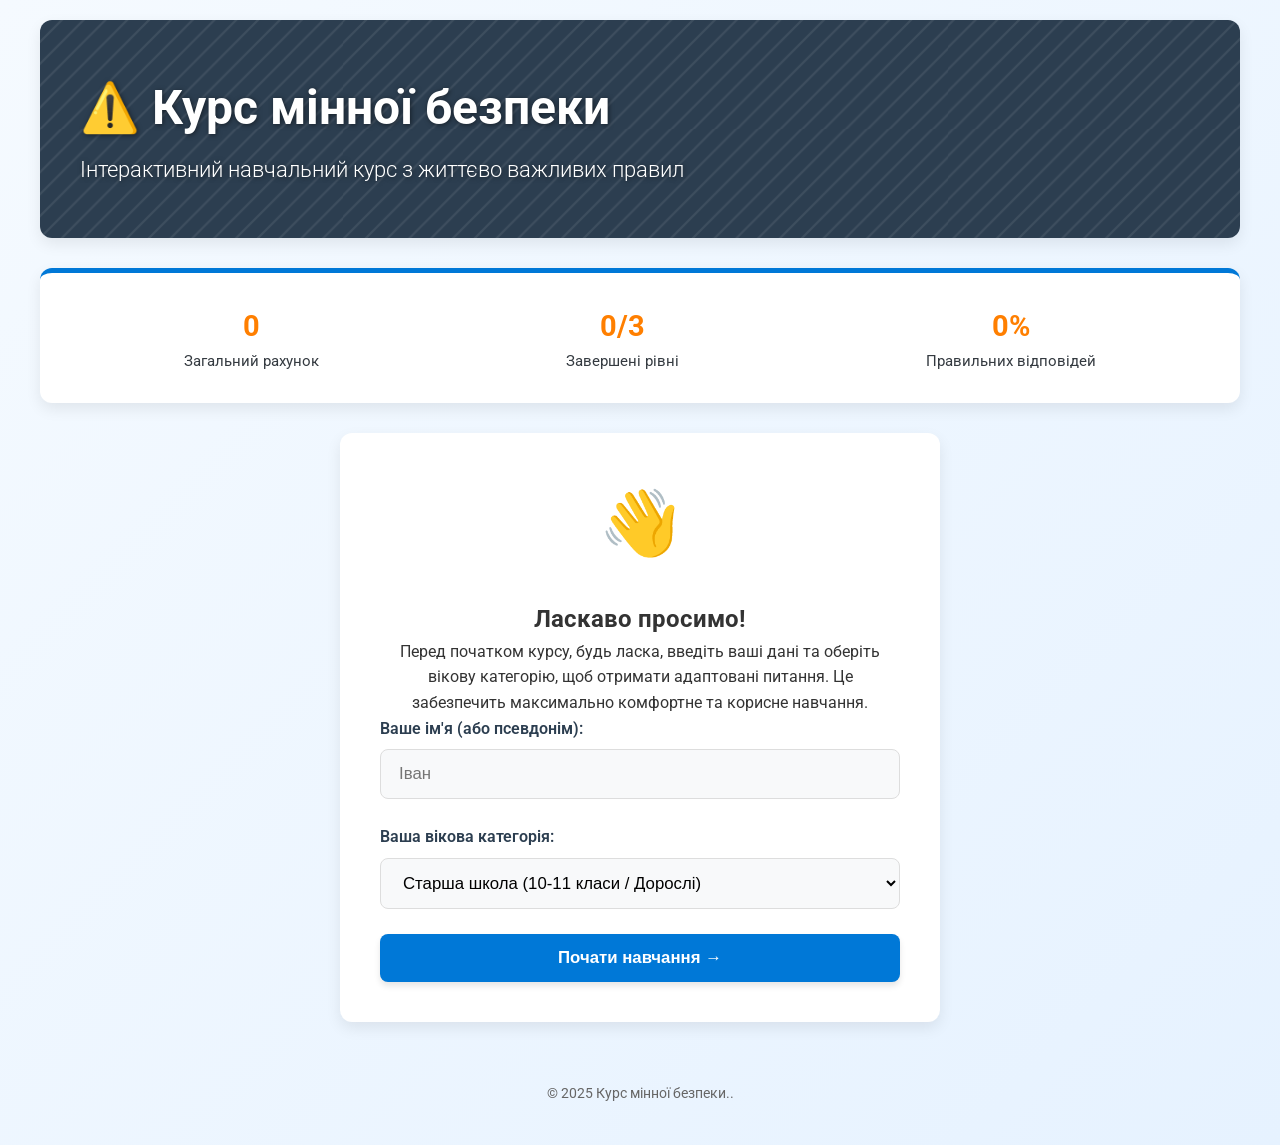
==== project.html @ 09f36fb3 "init" ====
<!DOCTYPE html>
<html lang="uk">
<head>
    <meta charset="UTF-8">
    <meta name="viewport" content="width=device-width, initial-scale=1.0">
    <title>Курс мінної безпеки</title>
    <link href="https://fonts.googleapis.com/css2?family=Roboto:wght@300,400,700,900&display=swap" rel="stylesheet">
    <script src="https://cdnjs.cloudflare.com/ajax/libs/jspdf/2.5.1/jspdf.umd.min.js"></script>
    <script src="https://cdnjs.cloudflare.com/ajax/libs/html2canvas/1.4.1/html2canvas.min.js"></script>
    <style>
        :root {
            --primary-color: #0078d7; /* Освітній синій */
            --primary-dark: #0056b3;
            --success-color: #28a745;
            --danger-color: #dc3545;
            --warning-color: #ff7f00; /* Помаранчевий (безпека/увага) */
            --light-color: #f8f9fa;
            --dark-color: #343a40;
            --mine-dark: #2c3e50;
            --text-color: #333;
            --border-radius: 12px;
            --box-shadow: 0 6px 15px rgba(0, 0, 0, 0.08);
            --card-hover-shadow: 0 12px 30px rgba(0, 0, 0, 0.15);
            --transition: all 0.3s ease;

            /* Нові кольори для яскравого сертифіката */
            --cert-yellow: #ffeb3b;
            --cert-blue: #2196f3;
            --cert-purple: #9c27b0;
            --cert-red: #f44336;
            --cert-bg: #fffbf0;
        }

        * {
            box-sizing: border-box;
            margin: 0;
            padding: 0;
        }

        body {
            font-family: 'Roboto', 'Segoe UI', Tahoma, Geneva, Verdana, sans-serif;
            background: linear-gradient(135deg, #f5faff 0%, #e6f2ff 100%);
            color: var(--text-color);
            line-height: 1.6;
            min-height: 100vh;
            padding: 20px;
        }

        .container {
            max-width: 1200px;
            margin: 0 auto;
        }

        /* СТИЛІ ХЕДЕРА */
        header {
            position: relative;
            text-align: left;
            padding: 50px 40px;
            color: white;
            background-color: var(--mine-dark);
            border-radius: var(--border-radius);
            box-shadow: var(--box-shadow);
            margin-bottom: 30px;
            overflow: hidden;
        }

        .header-background {
            position: absolute;
            top: 0;
            left: 0;
            width: 100%;
            height: 100%;
            /* Заглушка для візуального ефекту */
            background: url('data:image/svg+xml;utf8,<svg xmlns="http://www.w3.org/2000/svg" viewBox="0 0 100 100"><defs><pattern id="c" width="10" height="10" patternUnits="userSpaceOnUse"><path d="M-1,1 l2,-2 M0,10 l10,-10 M9,11 l2,-2" stroke="white" stroke-width="1" opacity="0.1"/></pattern></defs><rect width="100" height="100" fill="url(%23c)"/></svg>') repeat;
            opacity: 0.8;
            z-index: 1;
        }

        header h1, header .subtitle {
            position: relative;
            z-index: 2;
            color: white;
            text-shadow: 1px 1px 5px rgba(0, 0, 0, 0.5);
        }

        h1 {
            font-size: 3rem;
            margin-bottom: 5px;
            font-weight: 700;
        }

        .subtitle {
            font-size: 1.4rem;
            font-weight: 300;
        }

        /* СТАТИСТИКА */
        .stats-bar {
            display: flex;
            justify-content: space-around;
            background-color: white;
            padding: 20px;
            border-radius: var(--border-radius);
            box-shadow: var(--box-shadow);
            margin-bottom: 30px;
            flex-wrap: wrap;
            border-top: 5px solid var(--primary-color);
        }

        .stats-item {
            display: flex;
            flex-direction: column;
            align-items: center;
            margin: 10px 15px;
        }

        .stats-value {
            font-size: 1.8rem;
            font-weight: 700;
            color: var(--warning-color); /* Помаранчевий акцент на цифрах */
        }

        .stats-label {
            font-size: 0.95rem;
            color: var(--dark-color);
            font-weight: 400;
        }

        /* ЗАГАЛЬНІ ЕКРАНИ */
        .screen {
            display: none;
            background-color: white;
            border-radius: var(--border-radius);
            box-shadow: var(--box-shadow);
            padding: 40px;
            margin-bottom: 30px;
        }

        .screen.active {
            display: block;
            animation: fadeIn 0.6s ease-out;
        }

        @keyframes fadeIn {
            from {
                opacity: 0;
                transform: translateY(20px);
            }
            to {
                opacity: 1;
                transform: translateY(0);
            }
        }

        /* ФОРМИ ТА ВІТАННЯ */
        .welcome-screen {
            text-align: center;
            max-width: 600px;
            margin: 0 auto;
        }

        .welcome-icon {
            font-size: 4rem;
            margin-bottom: 25px;
            color: var(--primary-color);
        }

        .form-group {
            margin-bottom: 25px;
            text-align: left;
        }

        label {
            display: block;
            margin-bottom: 8px;
            font-weight: 600;
            color: var(--mine-dark);
        }

        input, select {
            width: 100%;
            padding: 14px 18px;
            border: 1px solid #ddd;
            border-radius: 8px;
            font-size: 1.05rem;
            background-color: var(--light-color);
            transition: var(--transition);
        }

        input:focus, select:focus {
            outline: none;
            border-color: var(--primary-color);
            box-shadow: 0 0 0 4px rgba(0, 120, 215, 0.2);
        }

        /* КНОПКИ */
        .btn {
            display: inline-block;
            padding: 14px 30px;
            background-color: var(--primary-color);
            color: white;
            border: none;
            border-radius: 8px;
            font-size: 1.05rem;
            font-weight: 600;
            cursor: pointer;
            transition: var(--transition);
            text-align: center;
            text-decoration: none;
            box-shadow: 0 4px 6px rgba(0, 0, 0, 0.1);
        }

        .btn:hover {
            background-color: var(--primary-dark);
            transform: translateY(-2px);
            box-shadow: 0 8px 15px rgba(0, 0, 0, 0.15);
        }

        .btn-success {
            background-color: var(--success-color);
        }

        .btn-success:hover {
            background-color: #218838;
        }

        .btn-danger {
            background-color: var(--danger-color);
        }

        .btn-danger:hover {
            background-color: #c82333;
        }

        .btn-warning {
            background-color: var(--warning-color);
            color: var(--dark-color);
        }

        .btn-warning:hover {
            background-color: #e0a800;
            color: white;
        }

        .btn-block {
            display: block;
            width: 100%;
        }

        /* КАРТКИ РІВНІВ */
        .menu-screen {
            text-align: center;
        }

        .levels-grid {
            display: grid;
            grid-template-columns: repeat(auto-fit, minmax(320px, 1fr));
            gap: 30px;
            margin: 30px 0;
        }

        .level-card {
            background-color: var(--light-color);
            border-radius: var(--border-radius);
            text-align: center;
            transition: var(--transition);
            border: 1px solid #e0e0e0;
            overflow: hidden;
            display: flex;
            flex-direction: column;
        }

        .level-card:hover {
            transform: translateY(-5px);
            box-shadow: var(--card-hover-shadow);
            border-color: var(--primary-color);
        }

        .level-image-container {
            height: 180px;
            overflow: hidden;
            border-radius: var(--border-radius) var(--border-radius) 0 0;
        }

        .level-image {
            width: 100%;
            height: 100%;
            object-fit: cover;
            transition: transform 0.5s ease;
        }

        .level-card:hover .level-image {
            transform: scale(1.05);
        }

        .level-content {
            padding: 25px;
            flex-grow: 1;
            display: flex;
            flex-direction: column;
            justify-content: space-between;
        }

        .level-title {
            font-size: 1.6rem;
            margin-bottom: 10px;
            color: var(--mine-dark);
        }

        .level-description {
            margin-bottom: 20px;
            color: #666;
            flex-grow: 1;
        }

        .level-stats {
            font-size: 1rem;
            color: var(--primary-color);
            font-weight: 600;
            margin-bottom: 15px;
        }

        .level-card .btn {
            width: 100%;
        }

        /* ЕКРАН ГРИ */
        .game-screen {
            max-width: 850px;
            margin: 0 auto;
        }

        .progress-bar {
            height: 12px;
            background-color: #e9ecef;
            border-radius: 6px;
            margin-bottom: 30px;
            overflow: hidden;
        }

        .progress-fill {
            height: 100%;
            background-color: var(--success-color); /* Зелений прогрес */
            border-radius: 6px;
            transition: width 0.4s ease;
        }

        .question-text {
            font-size: 1.4rem;
            margin-bottom: 25px;
            line-height: 1.6;
            font-weight: 500;
            color: var(--mine-dark);
        }

        .options-container {
            display: grid;
            grid-template-columns: 1fr;
            gap: 15px;
            margin-bottom: 30px;
        }

        .option-btn {
            padding: 18px 25px;
            border: 2px solid var(--primary-color);
            background-color: var(--light-color);
            border-radius: 10px;
            font-size: 1.1rem;
            cursor: pointer;
            text-align: left;
            transition: var(--transition);
            font-weight: 400;
        }

        .option-btn:hover:not(.selected):not(.correct):not(.incorrect) {
            background-color: rgba(0, 120, 215, 0.1);
            transform: translateX(3px);
            border-color: var(--primary-dark);
        }

        .option-btn.correct {
            background-color: var(--success-color);
            color: white;
            border-color: var(--success-color);
            font-weight: 600;
        }

        .option-btn.incorrect {
            background-color: var(--danger-color);
            color: white;
            border-color: var(--danger-color);
        }

        .feedback-box {
            padding: 25px;
            border-radius: var(--border-radius);
            margin-top: 25px;
            border-left: 6px solid;
            display: none;
            font-size: 1.1rem;
        }

        .feedback-box.correct {
            background-color: rgba(40, 167, 69, 0.1);
            border-color: var(--success-color);
            color: var(--success-color);
        }

        .feedback-box.incorrect {
            background-color: rgba(220, 53, 69, 0.1);
            border-color: var(--danger-color);
            color: var(--danger-color);
        }

        .feedback-box p {
            margin-bottom: 5px;
        }

        .feedback-explanation {
            font-style: italic;
            font-size: 1rem;
            color: var(--dark-color);
            margin-top: 10px;
        }

        .navigation-buttons {
            display: flex;
            justify-content: space-between;
            margin-top: 30px;
            gap: 15px;
        }

        /* ПІДСУМКИ */
        .summary-screen {
            max-width: 850px;
            margin: 0 auto;
            text-align: center;
        }

        .summary-header {
            margin-bottom: 30px;
            padding-bottom: 20px;
            border-bottom: 1px solid #eee;
        }

        .summary-score {
            font-size: 3rem;
            font-weight: bold;
            color: var(--warning-color);
            margin: 15px 0;
        }

        .summary-message {
            font-size: 1.3rem;
            color: var(--mine-dark);
        }

        .summary-details {
            text-align: left;
            margin-bottom: 30px;
            max-height: 450px;
            overflow-y: auto;
            padding: 15px;
            border: 1px solid #ddd;
            border-radius: var(--border-radius);
            background-color: var(--light-color);
        }

        .question-result {
            padding: 15px;
            margin-bottom: 12px;
            border-radius: 8px;
            border-left: 5px solid;
        }

        .question-result.correct {
            border-color: var(--success-color);
            background-color: rgba(40, 167, 69, 0.05);
        }

        .question-result.incorrect {
            border-color: var(--danger-color);
            background-color: rgba(220, 53, 69, 0.05);
        }

        .question-text-summary {
            font-weight: 600;
            margin-bottom: 8px;
            color: var(--mine-dark);
        }

        .answer-comparison {
            display: flex;
            justify-content: space-between;
            font-size: 0.95rem;
            margin-top: 5px;
        }

        .user-answer {
            color: var(--danger-color);
        }

        .correct-answer {
            color: var(--success-color);
        }

        .answer-info {
            font-style: italic;
            color: #666;
            font-size: 0.9rem;
            margin-top: 8px;
        }

        .summary-actions {
            display: flex;
            justify-content: center;
            gap: 15px;
            flex-wrap: wrap;
        }

        .completion-message {
            text-align: center;
            padding: 30px;
            background-color: rgba(40, 167, 69, 0.1);
            border-radius: var(--border-radius);
            margin: 20px 0;
            display: none;
            border: 2px solid var(--success-color);
        }

        .completion-message.show {
            display: block;
        }

        .completion-icon {
            font-size: 3.5rem;
            margin-bottom: 15px;
            color: var(--success-color);
        }

        footer {
            text-align: center;
            margin-top: 40px;
            padding: 20px;
            color: #666;
            font-size: 0.9rem;
        }

        @media (max-width: 768px) {
            h1 {
                font-size: 2.2rem;
            }

            .subtitle {
                font-size: 1.2rem;
            }

            .stats-bar {
                flex-direction: column;
                gap: 10px;
            }

            .stats-item {
                margin: 5px 0;
            }

            .levels-grid {
                grid-template-columns: 1fr;
                gap: 20px;
            }

            .navigation-buttons {
                flex-direction: column;
                gap: 10px;
            }

            .summary-actions {
                flex-direction: column;
            }

            .screen {
                padding: 25px;
            }
        }

        /* ================================================= */
        /* НОВІ СТИЛІ СЕРТИФІКАТА (стиль: "ІТ та Мінна безпека") */
        /* ================================================= */

        #customCertificate {
            display: none; /* Приховано за замовчуванням */
            width: 297mm; /* A4 Landscape width */
            height: 210mm; /* A4 Landscape height */
            position: absolute;
            top: 0;
            left: 0;
            right: 0;
            bottom: 0;
            margin: 0 auto;
            background-color: var(--cert-bg);
            border: 10px solid var(--primary-color);
            border-radius: var(--border-radius);
            box-shadow: 0 10px 30px rgba(0, 0, 0, 0.2);
            padding: 50px;
            text-align: center;
            overflow: hidden;
            box-sizing: border-box;
        }

        .style-element {
            position: absolute;
            font-size: 150px;
            opacity: 0.4;
            pointer-events: none;
            filter: blur(1px);
            z-index: 0;
            font-family: 'Arial', sans-serif; /* Для кращого відображення символів */
        }

        .style-element:nth-child(1) { /* Angry Sun (Safety warning) */
            top: -20px;
            left: -30px;
            color: var(--cert-red);
            transform: rotate(-15deg);
        }

        .style-element:nth-child(2) { /* Happy Star (IT/Success) */
            top: -50px;
            right: -50px;
            color: var(--cert-yellow);
            transform: rotate(10deg);
        }

        .style-element:nth-child(3) { /* Crying Blue Cat (Warning/Caution) */
            bottom: -50px;
            left: -50px;
            color: var(--cert-blue);
            transform: rotate(5deg);
        }

        .style-element:nth-child(4) { /* Sad Purple Cat (Danger area) */
            bottom: -30px;
            right: -30px;
            color: var(--cert-purple);
            transform: rotate(-8deg);
        }

        /* Текстовий контент */
        .cert-content-inner {
            position: relative;
            z-index: 1;
            display: flex;
            flex-direction: column;
            justify-content: space-between;
            height: 100%;
        }

        .cert-title {
            font-size: 7rem;
            font-weight: 900;
            color: var(--primary-color);
            margin-bottom: 5px;
            line-height: 1;
            font-family: 'Roboto', sans-serif;
        }

        .cert-preamble {
            font-size: 1.5rem;
            color: var(--dark-color);
            margin-bottom: 10px;
            font-weight: 600;
        }

        .cert-recipient {
            font-size: 3.5rem;
            color: var(--mine-dark);
            font-weight: 700;
            margin-bottom: 15px;
        }

        .cert-course-topic {
            font-size: 3.5rem;
            font-weight: 800;
            color: var(--danger-color);
            margin-bottom: 20px;
            line-height: 1.2;
            text-transform: uppercase;
        }

        .cert-motto-badge {
            display: inline-block;
            background-color: var(--success-color);
            color: white;
            padding: 10px 30px;
            border-radius: 30px;
            font-weight: bold;
            font-style: italic;
            font-size: 1.4rem;
            margin-top: 10px;
            box-shadow: 0 4px 6px rgba(0, 0, 0, 0.1);
        }

        .cert-metrics {
            display: flex;
            justify-content: center;
            gap: 40px;
            margin: 30px 0;
            font-size: 1.2rem;
            font-weight: 500;
        }

        .cert-metric-item {
            padding: 10px 20px;
            background-color: var(--light-color);
            border-radius: 10px;
            border: 1px solid #ddd;
        }

        .cert-metric-value {
            font-size: 1.5rem;
            font-weight: 700;
            color: var(--primary-color);
        }


        .cert-signature-block {
            margin-top: auto; /* Push to bottom */
            display: flex;
            justify-content: space-around;
            width: 90%;
            margin-left: auto;
            margin-right: auto;
        }

        .cert-signature-item {
            text-align: center;
            flex: 1;
            margin: 0 10px;
        }

        .cert-signature-line {
            border-bottom: 2px solid var(--dark-color);
            padding-bottom: 5px;
            font-size: 1.1rem;
            height: 30px;
            margin-bottom: 5px;
        }

        .cert-signature-item p {
            font-size: 0.9rem;
            color: #666;
        }
    </style>
</head>
<body>

<div class="container">
    <header>
        <div class="header-background"></div>
        <h1> ⚠️ Курс мінної безпеки</h1>
        <p class="subtitle">Інтерактивний навчальний курс з життєво важливих правил</p>
    </header>

    <div class="stats-bar">
        <div class="stats-item">
            <div class="stats-value" id="totalScore">0</div>
            <div class="stats-label">Загальний рахунок</div>
        </div>
        <div class="stats-item">
            <div class="stats-value" id="completedLevels">0/3</div>
            <div class="stats-label">Завершені рівні</div>
        </div>
        <div class="stats-item">
            <div class="stats-value" id="correctAnswers">0%</div>
            <div class="stats-label">Правильних відповідей</div>
        </div>
    </div>

    <div class="screen welcome-screen active" id="welcomeScreen">
        <div class="welcome-icon">👋</div>
        <h2>Ласкаво просимо!</h2>
        <p>Перед початком курсу, будь ласка, введіть ваші дані та оберіть вікову категорію, щоб отримати адаптовані
            питання. Це забезпечить максимально комфортне та корисне навчання.</p>
        <div class="form-group">
            <label for="userNameInput">Ваше ім'я (або псевдонім):</label>
            <input type="text" id="userNameInput" placeholder="Іван">
        </div>
        <div class="form-group">
            <label for="userAgeSelect">Ваша вікова категорія:</label>
            <select id="userAgeSelect">
                <option value="child">Молодша школа (1-4 класи)</option>
                <option value="teen">Середня школа (5-9 класи)</option>
                <option value="adult" selected>Старша школа (10-11 класи / Дорослі)</option>
            </select>
        </div>
        <button class="btn btn-block" onclick="startApp()">Почати навчання →</button>
    </div>

    <div class="screen menu-screen" id="menuScreen">
        <h2>Оберіть рівень для початку</h2>
        <div class="completion-message" id="allLevelsComplete">
            <div class="completion-icon">🏆</div>
            <p>Вітаємо! Ви успішно пройшли всі рівні курсу!</p>
            <button class="btn btn-success" onclick="generatePDF(true)"> 📄 Завантажити Сертифікат Проходження</button>
        </div>
        <div class="levels-grid" id="levelsGrid">
        </div>
        <button class="btn btn-warning" onclick="saveProgress()">💾 Зберегти прогрес</button>
    </div>

    <div class="screen game-screen" id="gameScreen">
        <h2 id="levelTitleHeader">Назва Рівня</h2>
        <p id="levelDescriptionHeader"></p>
        <div class="progress-bar">
            <div class="progress-fill" id="progressFill"></div>
        </div>
        <div class="question-container">
            <p class="question-text" id="questionText"></p>
            <div class="options-container" id="optionsContainer">
            </div>
            <div class="feedback-box" id="feedbackBox">
                <p><strong>Результат:</strong> <span id="feedbackResult"></span></p>
                <p class="feedback-explanation" id="feedbackExplanation"></p>
            </div>
        </div>
        <div class="navigation-buttons">
            <button class="btn" onclick="returnToMenu()">← Повернутися до меню</button>
            <button class="btn btn-success" id="nextQuestionBtn" onclick="nextQuestion()" disabled>Наступне питання →
            </button>
        </div>
    </div>

    <div class="screen summary-screen" id="summaryScreen">
        <div class="summary-header">
            <h2 id="summaryTitle">Підсумки рівня</h2>
            <div class="summary-score" id="summaryScore">0 балів</div>
            <p class="summary-message" id="summaryMessage"></p>
        </div>
        <div class="summary-details" id="summaryDetails"></div>
        <div class="summary-actions">
            <button class="btn" onclick="returnToMenu()">← Повернутися до меню</button>
            <button class="btn btn-danger" onclick="generatePDF(false)"> ⬇️ Завантажити Звіт PDF</button>
            <button class="btn btn-success" id="nextLevelBtn" onclick="startNextLevel()">Наступний рівень →</button>
        </div>
    </div>

    <div id="customCertificate">
        <div class="style-element">❌</div>
        <div class="style-element">💡</div>
        <div class="style-element">🛡️</div>
        <div class="style-element">💻</div>

        <div class="cert-content-inner">
            <div>
                <div class="cert-title">СЕРТИФІКАТ</div>

                <p class="cert-preamble">ЦЕЙ СЕРТИФІКАТ ЗАСВІДЧУЄ, ЩО</p>

                <h2 class="cert-recipient" id="certRecipientName">[Ім'я Користувача]</h2>

                <p class="cert-preamble" style="font-size: 1.5rem; color: var(--primary-color); margin-bottom: 15px;">
                    УСПІШНО ПРОЙШОВ/ПРОЙШЛА НАВЧАЛЬНИЙ КУРС</p>

                <div class="cert-course-topic">
                    «МІННА БЕЗПЕКА ТА ІТ»
                </div>
            </div>

            <div>
                <div class="cert-motto-badge">
                    Знання – запорука безпеки
                </div>
                <div class="cert-metrics">
                    <div class="cert-metric-item">
                        Загальний рахунок:<br>
                        <span class="cert-metric-value" id="certScore">0/0</span> балів
                    </div>
                    <div class="cert-metric-item">
                        Правильних відповідей:<br>
                        <span class="cert-metric-value" id="certCorrect">0/0</span>
                    </div>
                </div>
            </div>

            <div class="cert-signature-block">
                <div class="cert-signature-item">
                    <div class="cert-signature-line"></div>
                    <p>Координатор курсу</p>
                </div>
                <div class="cert-signature-item">
                    <div class="cert-signature-line" id="certDateLine"></div>
                    <p>Дата видачі</p>
                </div>
                <div class="cert-signature-item">
                    <div class="cert-signature-line"></div>
                    <p>Підпис</p>
                </div>
            </div>
        </div>
    </div>
    <footer>
        <p>© 2025 Курс мінної безпеки..</p>
    </footer>
</div>

<script>
    // Глобальні змінні
    const appState = {
        currentScreen: 'welcome',
        userName: 'Гість',
        userAge: 'adult',
        currentLevel: 0,
        currentQuestion: 0,
        score: 0,
        levelScores: {1: 0, 2: 0, 3: 0},
        levelAnswers: {1: [], 2: [], 3: []},
        levelCompleted: {1: false, 2: false, 3: false},
        totalQuestions: 0,
        correctAnswers: 0,
        currentShuffledOptions: [] // Додано для зберігання перемішаних опцій
    };

    // Зображення для карток рівнів (заглушки для візуалізації)
    const levelImages = {
        1: 'https://placehold.co/600x400/2c3e50/f8f9fa?text=General+Safety', // Темний фон, світлий текст
        2: 'https://placehold.co/600x400/dc3545/f8f9fa?text=UXO+Protocol', // Червоний фон
        3: 'https://placehold.co/600x400/ff7f00/2c3e50?text=First+Aid' // Помаранчевий фон
    };

    // --- БАЗА ДАНИХ ПИТАНЬ ---
    const questionsDatabase = {
        1: {
            title: "Рівень 1: Загальна безпека (Основи)",
            description: "Питання про види небезпек, ознаки мінної загрози та запобігання.",
            questions: {
                child: [
                    {
                        text: "Що таке міна чи граната?",
                        options: ["Спортивний снаряд", "Це дуже небезпечна річ, яка може вибухнути", "Металева банка для сміття", "Звичайна іграшка"],
                        correct: 1,
                        explanation: "Це вибухонебезпечні предмети. Категорично заборонено їх чіпати."
                    },
                    {
                        text: "Чи можна гратися з незнайомими металевими або пластмасовими предметами на вулиці?",
                        options: ["Так, якщо блищить", "Ні, не можна, це може бути небезпечно", "Тільки якщо схоже на м'яч", "Можна, якщо поруч дорослі"],
                        correct: 1,
                        explanation: "Навіть якщо предмет схожий на іграшку, він може бути вибухонебезпечним. Не чіпайте його."
                    },
                    {
                        text: "Якого кольору можуть бути небезпечні предмети?",
                        options: ["Тільки червоного", "Тільки чорного", "Будь-якого, тому не можна нічого піднімати", "Тільки металевого"],
                        correct: 2,
                        explanation: "Міни можуть бути замасковані під будь-який предмет і мати будь-який колір."
                    },
                    {
                        text: "Чи можна заходити у старі покинуті будинки чи підвали?",
                        options: ["Так, щоб дослідити", "Ні, це дуже небезпечно, там можуть бути вибухівки", "Можна, але тільки на 5 хвилин", "Тільки якщо ти сміливий"],
                        correct: 1,
                        explanation: "Покинуті будівлі та підвали часто використовуються для встановлення мін-пасток."
                    },
                    {
                        text: "Як ми повинні поводитися на вулиці, щоб бути в безпеці?",
                        options: ["Бігти швидко і не дивитися під ноги", "Ходити тільки доріжками і нічого не піднімати", "Залазити в усі кущі", "Підіймати всі гарні камінці"],
                        correct: 1,
                        explanation: "Треба ходити тільки перевіреними доріжками і нічого не піднімати з землі."
                    }
                ],
                teen: [
                    {
                        text: "Що таке вибухонебезпечний предмет (ВНП)? Дайте визначення.",
                        options: ["Предмет, який голосно свистить", "Будь-який предмет, що містить вибухову речовину і може вибухнути", "Тільки протитанкові міни", "Залишки військової форми"],
                        correct: 1,
                        explanation: "ВНП – це боєприпаси, що містять вибухові речовини і можуть детонувати при зовнішньому впливі."
                    },
                    {
                        text: "Назвіть основні види ВНП.",
                        options: ["Іграшки, батарейки", "Міни, гранати, снаряди", "Світлові ракети, петарди", "Каміння і палиці"],
                        correct: 1,
                        explanation: "До ВНП належать міни (протипіхотні, протитанкові), гранати, артилерійські снаряди тощо."
                    },
                    {
                        text: "Які місця вважаються найбільш небезпечними з точки зору мінної загрози?",
                        options: ["Центральні площі міст", "Дитячі майданчики", "Окопи, узбіччя, покинуті будівлі", "Оброблені поля"],
                        correct: 2,
                        explanation: "Найбільш небезпечні території, де велися бойові дії: окопи, лісосмуги, узбіччя, покинуті об'єкти."
                    },
                    {
                        text: "Які знаки попередження про мінну небезпеку ви знаєте?",
                        options: ["Синій квадрат з написом 'Вхід'", "Червоний трикутник з черепом або написом 'МІНИ'", "Жовта стрічка без тексту", "Білий прапор"],
                        correct: 1,
                        explanation: "Офіційний знак – червоний трикутник. Також можуть бути таблички, стрічки чи розмітки."
                    },
                    {
                        text: "Як довго міни можуть залишатися небезпечними після закінчення бойових дій?",
                        options: ["Лише 24 години", "Десятки років", "Не більше 1 місяця", "До першого дощу"],
                        correct: 1,
                        explanation: "Навіть через десятки років міни зберігають свою вибухову силу і є небезпечними."
                    }
                ],
                adult: [
                    {
                        text: "Проаналізуйте принцип дії основних типів мін.",
                        options: ["Спрацьовують лише від температури", "Залежать від типу: натиск, розтяжка, нахил", "Усі спрацьовують однаково", "Реагують лише на звук"],
                        correct: 1,
                        explanation: "Міни активуються різними способами: тиском (натисканням), натягом дроту (розтяжкою) або зміною положення (датчик нахилу)."
                    },
                    {
                        text: "Що таке касетні боєприпаси і чому вони становлять особливу небезпеку?",
                        options: ["Великі міни, що лежать глибоко", "Снаряди, що розкидають велику кількість нерозірваних дрібних елементів", "Старі гармати", "Пристрої для розмінування"],
                        correct: 1,
                        explanation: "Касетні боєприпаси розкидають десятки міні-боєприпасів, багато з яких не детонують і перетворюються на ВНП."
                    },
                    {
                        text: "Що таке 'Оттавська конвенція' і які види мін вона забороняє?",
                        options: ["Правила пересування техніки", "Міжнародний договір, що забороняє протипіхотні міни", "Договір про торгівлю зброєю", "Правила роботи саперів"],
                        correct: 1,
                        explanation: "Оттавська конвенція (1997) — це міжнародний договір, що забороняє використання, зберігання, виробництво та передачу протипіхотних мін."
                    },
                    {
                        text: "Як інформаційна безпека пов'язана з мінною?",
                        options: ["Ніяк не пов'язана", "Поширення фейків про мінні поля, що створює хибне відчуття безпеки", "Шифрування карт", "Захист комп'ютерів саперів"],
                        correct: 1,
                        explanation: "Фейкова інформація про мінні поля або небезпечні зони може змусити людей поводитися небезпечно."
                    },
                    {
                        text: "Які технології використовуються для пошуку та знешкодження ВНП?",
                        options: ["Ручні лопати та відра", "Спеціалізовані металодетектори, георадари, БПЛА, роботи", "Звичайні мобільні телефони", "Малювання крейдою"],
                        correct: 1,
                        explanation: "Використовуються професійні пристрої: дрони для розвідки, георадари для підземного сканування, роботи для знешкодження."
                    }
                ]
            }
        },
        2: {
            title: "Рівень 2: Поведінка при виявленні ВНП (Алгоритми)",
            description: "Алгоритми дій, безпечні відстані та протоколи зв'язку зі службами.",
            questions: {
                child: [
                    {
                        text: "Яке головне правило, якщо ти побачив щось схоже на міну?",
                        options: ["Підійди і розглянь", "Не чіпати, відійти і покликати дорослого", "Кинути палицю", "Накрити листям"],
                        correct: 1,
                        explanation: "Ніколи не торкайтеся, не наближайтеся і не намагайтеся рухати підозрілі предмети."
                    },
                    {
                        text: "Як далеко потрібно відійти від небезпечної знахідки?",
                        options: ["3 кроки", "Якнайдалі, на безпечну відстань (до 100м)", "На відстань витягнутої руки", "Не відходити"],
                        correct: 1,
                        explanation: "Безпечна відстань від більшості ВНП – 50-100 метрів. Чим далі, тим краще."
                    },
                    {
                        text: "Що потрібно крикнути друзям, якщо вони хочуть підійти до знахідки?",
                        options: ["Ходімо гратися!", "Стійте! Не чіпайте! Небезпека!", "Це моя знахідка!", "Тихо, не шуміть!"],
                        correct: 1,
                        explanation: "Необхідно негайно попередити всіх, хто поруч, про небезпеку."
                    },
                    {
                        text: "Чи можна самому спробувати віднести знахідку дорослим?",
                        options: ["Так, якщо вона маленька", "Ні, предмет не можна рухати", "Тільки якщо ти у рукавичках", "Можна, якщо обережно"],
                        correct: 1,
                        explanation: "Переміщення ВНП є смертельно небезпечним. Цим займаються лише фахівці."
                    },
                    {
                        text: "Який номер телефону треба набрати, щоб повідомити про небезпечну знахідку?",
                        options: ["03", "101 або 102", "0800", "109"],
                        correct: 1,
                        explanation: "101 (ДСНС), 102 (Поліція) або єдиний номер 112."
                    }
                ],
                teen: [
                    {
                        text: "Опишіть чіткий алгоритм дій при виявленні підозрілого предмету.",
                        options: ["Підійти, сфотографувати, викласти в мережу", "Зупинитися, відійти, попередити, викликати служби (101/102)", "Торкнутися, перевірити, чи працює", "Позначити і піти далі"],
                        correct: 1,
                        explanation: "Головний алгоритм: не наближатися, відійти тим самим шляхом, попередити, зателефонувати фахівцям."
                    },
                    {
                        text: "Чому не можна використовувати мобільний телефон поблизу ВНП?",
                        options: ["Щоб не розрядити батарею", "Електромагнітне випромінювання може спровокувати вибух", "Щоб не заважати саперам", "Тому що там немає зв'язку"],
                        correct: 1,
                        explanation: "Радіосигнал або електромагнітне випромінювання мобільного телефону може спровокувати детонацію деяких ВНП."
                    },
                    {
                        text: "Що робити, якщо ви виявили ВНП у приміщенні?",
                        options: ["Відкрити вікна для провітрювання", "Не чіпати, вийти, закрити двері, викликати служби", "Спробувати винести на вулицю", "Залишитися і чекати саперів"],
                        correct: 1,
                        explanation: "Потрібно обережно залишити приміщення, не змінюючи освітлення/вентиляції, та закрити доступ."
                    },
                    {
                        text: "Як правильно евакуюватися з небезпечної зони?",
                        options: ["Бігти якнайшвидше в бік", "Йти обережно, тим самим шляхом, яким прийшов", "Стрибати, щоб не торкнутися землі", "Повзти"],
                        correct: 1,
                        explanation: "Йти треба своїми слідами, щоб не наступити на іншу міну. Не бігти, щоб не впасти і не спровокувати розтяжку."
                    },
                    {
                        text: "Які служби потрібно викликати при виявленні ВНП?",
                        options: ["03, 04", "101, 102, 112", "Швидка допомога і таксі", "Тільки поліцію"],
                        correct: 1,
                        explanation: "Потрібно викликати ДСНС (101) або Національну поліцію (102), або єдину службу порятунку (112)."
                    }
                ],
                adult: [
                    {
                        text: "Які фактори можуть вказувати на те, що територія може бути мінно-небезпечною, окрім офіційних знаків?",
                        options: ["Яскраве сонце і спів пташок", "Сліди бойових дій, покинута військова техніка, порушений ґрунт", "Багато сміття", "Висока трава"],
                        correct: 1,
                        explanation: "Ознаками є пошкоджені будівлі, залишки окопів, кинута техніка та нерівності ґрунту."
                    },
                    {
                        text: "Як правильно організувати очікування саперів, перебуваючи на безпечній відстані?",
                        options: ["Скликати всіх сусідів", "Не допускати скупчення людей, за можливості огороджуючи небезпечну зону підручними засобами", "Бігти за допомогою до найближчого села", "Знімати відео для соцмереж"],
                        correct: 1,
                        explanation: "Головне — забезпечити безпеку та не дозволити іншим потрапити в небезпечну зону до прибуття фахівців."
                    },
                    {
                        text: "Сформулюйте чіткий зразок повідомлення оператору служби 102 про ВНП.",
                        options: ["Розповісти довгу історію", "Назвати точне місце (координати/адресу), описати предмет, назвати своє ім'я та телефон", "Кричати в трубку", "Сказати 'десь тут'"],
                        correct: 1,
                        explanation: "Максимально точна інформація (координати, опис) прискорює реагування."
                    },
                    {
                        text: "Чи можна використовувати підручні засоби для огородження небезпечної зони? Як це зробити безпечно?",
                        options: ["Ні, огороджувати повинні тільки сапери", "Так, але тільки з безпечної відстані, використовуючи гілки, стрічки", "Треба накрити предмет великим каменем", "Можна обійти предмет і поставити прапорець"],
                        correct: 1,
                        explanation: "Огородження підручними засобами допустиме, але тільки якщо це не вимагає наближення до ВНП."
                    },
                    {
                        text: "Які ваші дії, якщо ви вже торкнулися ВНП, але вибуху не сталося?",
                        options: ["Різко відскочити назад", "Зафіксувати положення тіла, не рухатися, гучно покликати на допомогу", "Спробувати відштовхнути предмет ногою", "Повільно відповзти"],
                        correct: 1,
                        explanation: "Будь-який рух може стати детонатором. Слід зафіксуватися і чекати на допомогу."
                    }
                ]
            }
        },
        3: {
            title: "Рівень 3: Наслідки та допомога (Перша допомога)",
            description: "Фактори ураження, перша домедична допомога при травмах, психологічні аспекти.",
            questions: {
                child: [
                    {
                        text: "Що може статися, якщо підійти занадто близько до міни?",
                        options: ["Вона заспіває пісеньку", "Вона може вибухнути", "Вона стане гарячою", "Вона стане іграшкою"],
                        correct: 1,
                        explanation: "Вибух – це основна небезпека ВНП."
                    },
                    {
                        text: "Які травми можна отримати від вибуху?",
                        options: ["Подряпини", "Сильно поранитися або загинути", "Невеликий переляк", "Біль у животі"],
                        correct: 1,
                        explanation: "Вибух спричиняє осколкові, баротравматичні та термічні поранення."
                    },
                    {
                        text: "Хто приходить на допомогу, якщо хтось поранився через вибух?",
                        options: ["Продавець морозива", "Лікарі (103), пожежні (101), поліція (102)", "Тільки батьки", "Ніхто"],
                        correct: 1,
                        explanation: "Потрібно викликати екстрені служби: швидку, поліцію, ДСНС."
                    },
                    {
                        text: "Як ми можемо допомогти другові, якщо він хоче підійти до небезпечного предмету?",
                        options: ["Сказати, що це негарно", "Зупинити, відтягнути і швидко розповісти дорослому", "Зняти його на відео", "Сміятися з нього"],
                        correct: 1,
                        explanation: "Головне — фізично зупинити небезпечну дію і повідомити дорослих."
                    },
                    {
                        text: "Чому важливо завжди слухатися дорослих, коли вони говорять про безпеку?",
                        options: ["Щоб отримати цукерку", "Тому що вони хочуть нас захистити від небезпеки", "Щоб добре поводитися", "Щоб швидше вирости"],
                        correct: 1,
                        explanation: "Правила безпеки дорослих створені для захисту дітей від небезпеки."
                    }
                ],
                teen: [
                    {
                        text: "Які основні фактори ураження при вибуху ВНП?",
                        options: ["Світло і шум", "Ударна хвиля, осколки, висока температура", "Холод і вода", "Вітер і пил"],
                        correct: 1,
                        explanation: "Основні фактори: ударна хвиля, що викликає контузію; осколки, що спричиняють поранення; та висока температура."
                    },
                    {
                        text: "Що таке контузія і які її ознаки?",
                        options: ["Синець на нозі", "Травма мозку від ударної хвилі (запаморочення, нудота, втрата свідомості)", "Сильний переляк", "Застуда"],
                        correct: 1,
                        explanation: "Контузія (баротравма) — це ураження організму, викликане ударною хвилею, що часто призводить до порушення роботи мозку."
                    },
                    {
                        text: "Як надати першу допомогу при сильній кровотечі?",
                        options: ["Прикласти листочок подорожника", "Накласти турнікет або джгут вище місця поранення", "Промити рану водою", "Перев'язати шарфом"],
                        correct: 1,
                        explanation: "Критична кровотеча вимагає негайного накладання турнікета або джгута для її зупинки."
                    },
                    {
                        text: "Чому важливо не пересувати людину з важкими травмами без крайньої необхідності?",
                        options: ["Щоб не забруднити одяг", "Щоб не завдати додаткових ушкоджень (особливо хребту)", "Щоб вона відпочила", "Щоб не заважати медикам"],
                        correct: 1,
                        explanation: "Переміщення може посилити травму хребта, внутрішню кровотечу або ураження кінцівок."
                    },
                    {
                        text: "Хто такі кінологи-вибухотехніки і яку роль вони відіграють?",
                        options: ["Дресирувальники тварин", "Фахівці, які використовують спеціально навчених собак для пошуку вибухівки", "Ветеринари", "Поліцейські без собак"],
                        correct: 1,
                        explanation: "Собаки-шукачі (кінологи) допомагають швидко ідентифікувати місцезнаходження ВНП."
                    }
                ],
                adult: [
                    {
                        text: "Який алгоритм надання першої допомоги при політравмі, отриманій внаслідок вибуху?",
                        options: ["Негайно дати знеболювальне", "Оцінка безпеки, зупинка критичної кровотечі (ТССС), виклик 103", "Перев'язати всі рани бинтом", "Сфотографувати місце події"],
                        correct: 1,
                        explanation: "Пріоритет: безпека, зупинка кровотечі (за протоколом TCCC), виклик медиків."
                    },
                    {
                        text: "Які особливості накладання джгута при осколкових пораненнях кінцівок?",
                        options: ["Накладати тільки на одяг", "Накладати максимально швидко, вище місця поранення, зафіксувати час накладання", "Накладати близько до рани", "Накладати і знімати кожні 15 хвилин"],
                        correct: 1,
                        explanation: "Джгут накладається для швидкої зупинки кровотечі. Фіксація часу потрібна для контролю тривалості перетискання."
                    },
                    {
                        text: "Яку роль відіграє психологічна допомога (PFA - Psychological First Aid) постраждалим і свідкам події?",
                        options: ["Лікування психічних розладів", "Надання практичної допомоги та підтримки, заспокоєння", "Проведення детальних інтерв'ю", "Розповсюдження інформації"],
                        correct: 1,
                        explanation: "PFA – це надання емоційної підтримки та практичної допомоги для стабілізації стану після травматичної події."
                    },
                    {
                        text: "Як суспільство може сприяти реінтеграції ветеранів та цивільних осіб, які постраждали від мін?",
                        options: ["Уникати розмов про міни", "Подолання стигматизації, підтримка освітніх та реабілітаційних програм", "Створювати спеціальні 'закриті' групи", "Обмежувати доступ до роботи"],
                        correct: 1,
                        explanation: "Важлива соціальна підтримка, відсутність дискримінації та доступ до реабілітації."
                    },
                    {
                        text: "Як розпізнати ознаки посттравматичного стресового розладу (ПТСР)?",
                        options: ["Постійний сміх і радість", "Нав'язливі спогади, кошмари, уникання ситуацій-нагадувань, сильна тривожність", "Фізична втома", "Посилення апетиту"],
                        correct: 1,
                        explanation: "ПТСР характеризується повторним переживанням травми, униканням, негативними змінами у мисленні та надмірним збудженням."
                    }
                ]
            }
        }
    };

    // --- ДОПОМІЖНІ ФУНКЦІЇ ДЛЯ ОТРИМАННЯ ПИТАНЬ ---
    function getCurrentLevelQuestions() {
        const level = appState.currentLevel;
        const age = appState.userAge;
        return questionsDatabase[level].questions[age];
    }

    function getCurrentQuestionData() {
        const questions = getCurrentLevelQuestions();
        return questions[appState.currentQuestion];
    }

    // --- ФУНКЦІЯ ПЕРЕМІШУВАННЯ (Fisher-Yates) ---
    function shuffleArray(array) {
        let currentIndex = array.length, randomIndex;
        while (currentIndex !== 0) {
            randomIndex = Math.floor(Math.random() * currentIndex);
            currentIndex--;
            [array[currentIndex], array[randomIndex]] = [array[randomIndex], array[currentIndex]];
        }
        return array;
    }

    // --- КІНЕЦЬ ДОПОМІЖНИХ ФУНКЦІЙ ---


    // Ініціалізація додатку
    function initApp() {
        updateStats();
        renderLevelsMenu();
        // Відновлення прогресу з локального сховища
        const savedProgress = localStorage.getItem('mineSafetyProgress');
        if (savedProgress) {
            const progress = JSON.parse(savedProgress);
            if (!progress.userAge) {
                progress.userAge = document.getElementById('userAgeSelect').value;
            }
            Object.assign(appState, progress);
            document.getElementById('userNameInput').value = appState.userName;
            document.getElementById('userAgeSelect').value = appState.userAge;
            updateStats();
            renderLevelsMenu();
        }
    }

    // Оновлення статистики
    function updateStats() {
        const totalScore = Object.values(appState.levelScores).reduce((sum, score) => sum + score, 0);
        const completedLevelsCount = Object.values(appState.levelCompleted).filter(isCompleted => isCompleted).length;

        let totalCorrect = 0;
        let totalAnswered = 0;
        for (const level in appState.levelAnswers) {
            totalCorrect += appState.levelAnswers[level].filter(a => a.isCorrect).length;
            totalAnswered += appState.levelAnswers[level].length;
        }

        appState.correctAnswers = totalCorrect;

        const correctPercentage = totalAnswered > 0 ? ((totalCorrect / totalAnswered) * 100).toFixed(0) : 0;

        document.getElementById('totalScore').textContent = totalScore;
        document.getElementById('completedLevels').textContent = `${completedLevelsCount}/3`;
        document.getElementById('correctAnswers').textContent = `${correctPercentage}%`;

        // Показати повідомлення про повне проходження
        if (completedLevelsCount === 3) {
            document.getElementById('allLevelsComplete').classList.add('show');
        } else {
            document.getElementById('allLevelsComplete').classList.remove('show');
        }
    }

    // Рендеринг меню рівнів
    function renderLevelsMenu() {
        const levelsGrid = document.getElementById('levelsGrid');
        levelsGrid.innerHTML = '';
        for (let level = 1; level <= 3; level++) {
            const levelData = questionsDatabase[level];
            const isCompleted = appState.levelCompleted[level];
            const levelCard = document.createElement('div');
            levelCard.className = 'level-card';

            const imageUrl = levelImages[level];
            const questionsCount = levelData.questions[appState.userAge].length;
            const maxScore = questionsCount * 10;
            const currentScore = appState.levelScores[level];

            levelCard.innerHTML = `
                <div class="level-image-container">
                    <img class="level-image" src="${imageUrl}" alt="${levelData.title}">
                </div>
                <div class="level-content">
                    <div>
                        <h3 class="level-title">${levelData.title}</h3>
                        <p class="level-description">${levelData.description}</p>
                    </div>
                    <div>
                        <div class="level-stats">Ваш результат: ${currentScore}/${maxScore} балів</div>
                        <button class="btn ${isCompleted ? 'btn-success' : 'btn-primary'}" onclick="startLevel(${level})"> 
                            ${isCompleted ? ' 🔁 Пройти знову' : 'Почати'} 
                        </button>
                    </div>
                </div>
            `;
            levelsGrid.appendChild(levelCard);
        }
    }

    // Початок роботи з додатком
    function startApp() {
        const userNameInput = document.getElementById('userNameInput');
        const userAgeSelect = document.getElementById('userAgeSelect');

        if (userNameInput.value.trim()) {
            appState.userName = userNameInput.value.trim();
        }

        if (appState.userAge !== userAgeSelect.value) {
            appState.userAge = userAgeSelect.value;
            // Скидання прогресу, оскільки змінилася категорія питань
            appState.levelScores = {1: 0, 2: 0, 3: 0};
            appState.levelAnswers = {1: [], 2: [], 3: []};
            appState.levelCompleted = {1: false, 2: false, 3: false};
            updateStats();
        }

        appState.userAge = userAgeSelect.value;
        saveProgress();
        showScreen('menu');
    }

    // Показати конкретний екран
    function showScreen(screenName) {
        document.querySelectorAll('.screen').forEach(screen => {
            screen.classList.remove('active');
        });
        document.getElementById(screenName + 'Screen').classList.add('active');
        appState.currentScreen = screenName;
    }

    // Початок рівня
    function startLevel(level) {
        appState.currentLevel = level;
        appState.currentQuestion = 0;
        appState.score = 0;

        const questionsForLevel = getCurrentLevelQuestions();

        if (!questionsForLevel) {
            alert(`Помилка: Не знайдено питань для рівня ${level} та вікової категорії ${appState.userAge}.`);
            return;
        }

        appState.totalQuestions = questionsForLevel.length;

        appState.levelAnswers[level] = [];

        document.getElementById('levelTitleHeader').textContent = questionsDatabase[level].title;
        document.getElementById('levelDescriptionHeader').textContent = questionsDatabase[level].description;

        showScreen('game');
        showQuestion();
    }

    // Показати поточне питання
    function showQuestion() {
        const questionData = getCurrentQuestionData();

        document.getElementById('feedbackBox').style.display = 'none';
        document.getElementById('nextQuestionBtn').disabled = true;

        document.getElementById('questionText').textContent = `${appState.currentQuestion + 1}. ${questionData.text}`;

        const optionsContainer = document.getElementById('optionsContainer');
        optionsContainer.innerHTML = '';

        // 1. Створення масиву об'єктів для перемішування, зберігаючи оригінальний індекс
        let optionsToShuffle = questionData.options.map((option, index) => ({
            text: option,
            originalIndex: index
        }));

        // 2. Перемішування та збереження в appState
        appState.currentShuffledOptions = shuffleArray(optionsToShuffle);

        // 3. Відображення перемішаних опцій
        appState.currentShuffledOptions.forEach((optionObj, shuffledIndex) => {
            const optionButton = document.createElement('button');
            optionButton.className = 'option-btn';
            optionButton.textContent = optionObj.text;
            // Передаємо індекс в перемішаному масиві
            optionButton.onclick = () => checkAnswer(shuffledIndex, optionButton);
            optionsContainer.appendChild(optionButton);
        });

        const progressPercent = ((appState.currentQuestion) / appState.totalQuestions) * 100;
        document.getElementById('progressFill').style.width = `${progressPercent}%`;
    }

    // Перевірка відповіді
    function checkAnswer(shuffledIndex, selectedButton) {
        const questionData = getCurrentQuestionData();
        const selectedOptionObj = appState.currentShuffledOptions[shuffledIndex];

        // Визначення, чи була обрана опція правильною, порівнюючи оригінальний індекс
        const isCorrect = selectedOptionObj.originalIndex === questionData.correct;
        const feedbackBox = document.getElementById('feedbackBox');
        const optionsContainer = document.getElementById('optionsContainer');

        Array.from(optionsContainer.children).forEach((btn, index) => {
            btn.disabled = true;
            btn.classList.remove('selected');

            const originalIndex = appState.currentShuffledOptions[index].originalIndex;

            // Виділяємо вибрану користувачем кнопку
            if (index === shuffledIndex) {
                btn.classList.add(isCorrect ? 'correct' : 'incorrect');
            }

            // Виділяємо правильну відповідь
            if (originalIndex === questionData.correct) {
                btn.classList.add('correct');
            }
        });

        document.getElementById('nextQuestionBtn').disabled = false;

        let scoreEarned = 0;
        if (isCorrect) {
            scoreEarned = 10;
            appState.score += scoreEarned;
        }

        appState.levelAnswers[appState.currentLevel].push({
            question: questionData.text,
            userAnswer: selectedOptionObj.text,
            correctAnswer: questionData.options[questionData.correct],
            isCorrect: isCorrect,
            explanation: questionData.explanation,
            score: scoreEarned
        });

        feedbackBox.classList.remove('correct', 'incorrect');
        feedbackBox.classList.add(isCorrect ? 'correct' : 'incorrect');
        document.getElementById('feedbackResult').textContent = isCorrect ? 'Правильно!' : 'Помилка!';
        document.getElementById('feedbackExplanation').textContent = `Пояснення: ${questionData.explanation}`;
        feedbackBox.style.display = 'block';


        if (appState.currentQuestion === appState.totalQuestions - 1) {
            document.getElementById('nextQuestionBtn').textContent = 'Показати результати →';
        }
    }

    // Перехід до наступного питання
    function nextQuestion() {
        if (appState.currentQuestion === appState.totalQuestions - 1) {
            showSummary();
        } else {
            appState.currentQuestion++;
            document.getElementById('nextQuestionBtn').textContent = 'Наступне питання →';
            showQuestion();
        }
    }

    // Показати підсумки рівня
    function showSummary() {
        const level = appState.currentLevel;
        const levelData = questionsDatabase[level];

        appState.levelScores[level] = appState.score;
        appState.levelCompleted[level] = true;
        updateStats();

        document.getElementById('summaryTitle').textContent = `Підсумки рівня: ${levelData.title}`;
        const maxScore = appState.totalQuestions * 10;
        document.getElementById('summaryScore').textContent = `${appState.score} / ${maxScore} балів`;

        let message = '';
        const percentage = (appState.score / maxScore) * 100;

        if (percentage >= 90) {
            message = 'Відмінний результат! Ви добре засвоїли матеріал. 💪';
        } else if (percentage >= 70) {
            message = 'Добрий результат! Але є ще що вивчити. 👍';
        } else if (percentage >= 50) {
            message = 'Задовільний результат. Рекомендуємо повторити матеріал. 📚';
        } else {
            message = 'Потрібно краще вивчити матеріал. Спробуйте ще раз. 🚨';
        }

        document.getElementById('summaryMessage').textContent = message;

        const nextLevelBtn = document.getElementById('nextLevelBtn');
        if (level < 3) {
            nextLevelBtn.style.display = 'inline-block';
        } else {
            nextLevelBtn.style.display = 'none';
        }

        const summaryDetails = document.getElementById('summaryDetails');
        summaryDetails.innerHTML = '';
        appState.levelAnswers[level].forEach((answer, index) => {
            const questionResult = document.createElement('div');
            questionResult.className = `question-result ${answer.isCorrect ? 'correct' : 'incorrect'}`;
            questionResult.innerHTML = `
                <div class="question-text-summary">${index + 1}. ${answer.question}</div>
                <div class="answer-comparison">
                    <div class="user-answer">Ваша відповідь: <strong>${answer.isCorrect ? '✔' : '❌'} ${answer.userAnswer}</strong></div>
                    <div class="correct-answer">Правильна відповідь: <strong>${answer.correctAnswer}</strong></div>
                </div>
                <div class="answer-info">Пояснення: ${answer.explanation}</div>
            `;
            summaryDetails.appendChild(questionResult);
        });

        saveProgress();
        showScreen('summary');
    }

    // Перехід до наступного рівня
    function startNextLevel() {
        const nextLevel = appState.currentLevel + 1;
        if (nextLevel <= 3) {
            startLevel(nextLevel);
        } else {
            returnToMenu();
        }
    }

    // Повернутися до меню
    function returnToMenu() {
        renderLevelsMenu();
        showScreen('menu');
    }

    // Збереження прогресу
    function saveProgress() {
        localStorage.setItem('mineSafetyProgress', JSON.stringify(appState));
    }

    // --- ФУНКЦІЯ ГЕНЕРАЦІЇ PDF ---
    function generatePDF(isCertificate) {
        updateStats();

        const {jsPDF} = window.jspdf;
        const ageText = document.getElementById('userAgeSelect').options[document.getElementById('userAgeSelect').selectedIndex].text;

        if (isCertificate) {
            // --- НОВИЙ ДИЗАЙН СЕРТИФІКАТА (Стиль: "ІТ та Мінна безпека") ---

            const totalScore = appState.levelScores[1] + appState.levelScores[2] + appState.levelScores[3];
            const maxQuestions = Object.values(questionsDatabase).reduce((sum, level) => sum + level.questions[appState.userAge].length, 0);
            const maxScore = maxQuestions * 10;
            const correctCount = appState.correctAnswers;
            const totalAnswered = Object.values(appState.levelAnswers).reduce((sum, level) => sum + level.length, 0);

            // Встановлюємо дані у приховану структуру
            const certContainer = document.getElementById('customCertificate');
            if (!certContainer) {
                alert('Помилка: Не знайдено структуру сертифіката для друку.');
                return;
            }

            certContainer.querySelector('#certRecipientName').textContent = appState.userName || 'Користувач';
            certContainer.querySelector('#certDateLine').textContent = new Date().toLocaleDateString('uk-UA');

            // Встановлюємо показники
            certContainer.querySelector('#certScore').textContent = `${totalScore}/${maxScore}`;
            certContainer.querySelector('#certCorrect').textContent = `${correctCount}/${totalAnswered}`;

            // Тимчасово показуємо прихований контейнер для рендерингу
            certContainer.style.display = 'block';

            html2canvas(certContainer, {scale: 2}).then(canvas => {
                certContainer.style.display = 'none'; // Ховаємо назад

                const imgData = canvas.toDataURL('image/png');
                const pdf = new jsPDF('l', 'mm', 'a4'); // 'l' - Landscape
                const imgWidth = 297; // A4 Landscape width
                const pageHeight = 210; // A4 Landscape height
                const imgHeight = canvas.height * imgWidth / canvas.width;
                let heightLeft = imgHeight;
                let position = 0;

                pdf.addImage(imgData, 'PNG', 0, position, imgWidth, imgHeight);

                // Якщо вміст не поміщається (хоча для сертифіката не має бути)
                heightLeft -= pageHeight;
                while (heightLeft >= 0) {
                    position = heightLeft - imgHeight;
                    pdf.addPage();
                    pdf.addImage(imgData, 'PNG', 0, position, imgWidth, imgHeight);
                    heightLeft -= pageHeight;
                }

                const docType = 'Сертифікат';
                const fileName = `${docType}_Мінна_безпека_${appState.userName.replace(/\s/g, '_')}_${new Date().toLocaleDateString('uk-UA').replace(/\./g, '_')}.pdf`;
                pdf.save(fileName);
            });

            return; // Завершуємо виконання для сертифіката
        }

        // --- СТАНДАРТНИЙ ЗВІТ (REPORT) ---

        const pdfOrientation = 'p';
        const tempDiv = document.createElement('div');
        tempDiv.style.width = '210mm';
        tempDiv.style.height = '297mm';
        tempDiv.style.padding = '0';
        tempDiv.style.backgroundColor = '#fff';
        tempDiv.style.fontFamily = 'Roboto, Arial, sans-serif';
        tempDiv.style.fontSize = '12pt';

        let content = `
            <div style="text-align: center; margin-bottom: 30px; border-bottom: 2px solid #0078d7; padding-bottom: 10px;">
                <h1 style="color: #0078d7; font-size: 24pt;">ЗВІТ ПРО ПРОХОДЖЕННЯ КУРСУ</h1>
                <p style="font-size: 14pt; color: #333;">Курс: Правила мінної безпеки</p>
            </div>
            <div style="margin-bottom: 20px;">
                <p><strong>Ім'я користувача:</strong> ${appState.userName}</p>
                <p><strong>Вікова категорія:</strong> ${ageText}</p>
                <p><strong>Загальний рахунок:</strong> ${appState.levelScores[1] + appState.levelScores[2] + appState.levelScores[3]} балів</p>
                <p><strong>Правильних відповідей:</strong> ${appState.correctAnswers} із ${Object.values(appState.levelAnswers).reduce((sum, level) => sum + level.length, 0)}</p>
            </div>
            <hr style="border: 0; height: 1px; background: #ddd; margin: 20px 0;">
        `;

        for (let level = 1; level <= 3; level++) {
            if (appState.levelAnswers[level].length > 0) {
                const levelData = questionsDatabase[level];
                const levelScore = appState.levelScores[level];
                const correctCount = appState.levelAnswers[level].filter(a => a.isCorrect).length;
                const totalCount = appState.levelAnswers[level].length;

                content += ` 
                    <div style="margin: 20px 0; border: 1px solid #eee; padding: 15px; border-radius: 5px;"> 
                        <h2 style="color: #005fa3; font-size: 16pt; margin-bottom: 10px;">Рівень ${level}: ${levelData.title}</h2>
                        <p><strong>Бали:</strong> ${levelScore}</p>
                        <p><strong>Результат:</strong> ${correctCount} правильних відповідей із ${totalCount}</p>
                        <h3 style="font-size: 14pt; margin-top: 15px; color: #dc3545;">Деталізація питань (категорія ${ageText}):</h3>
                `;
                appState.levelAnswers[level].forEach((answer, index) => {
                    const color = answer.isCorrect ? '#28a745' : '#dc3545';
                    content += `
                        <div style="margin-top: 10px; padding: 10px; border-left: 3px solid ${color}; background: #f9f9f9;">
                            <p><strong>${index + 1}. ${answer.question}</strong></p>
                            <p style="color: ${color}; margin-left: 10px;">Ваша відповідь: ${answer.isCorrect ? '✔' : '❌'} ${answer.userAnswer}</p>
                            <p style="color: #28a745; margin-left: 10px;">Правильна відповідь: ${answer.correctAnswer}</p>
                            <p style="font-size: 10pt; color: #666; margin-left: 10px; margin-top: 5px;">Пояснення: ${answer.explanation}</p>
                        </div>
                    `;
                });
                content += `</div>`;
            }
        }

        content += `
            <div style="margin-top: 30px; text-align: center; font-size: 0.9em; color: #666;">
                <p>Дата створення: ${new Date().toLocaleDateString('uk-UA')}</p>
                <p>Цей документ підтверджує результати курсу "Правила мінної безпеки"</p>
            </div>
        `;

        tempDiv.innerHTML = content;
        document.body.appendChild(tempDiv);

        // Конвертуємо HTML в PDF
        html2canvas(tempDiv, {scale: 2}).then(canvas => {
            const imgData = canvas.toDataURL('image/png');
            const pdf = new jsPDF(pdfOrientation, 'mm', 'a4');
            const imgWidth = 210;
            const pageHeight = 295;
            const imgHeight = canvas.height * imgWidth / canvas.width;
            let heightLeft = imgHeight;
            let position = 0;

            pdf.addImage(imgData, 'PNG', 0, position, imgWidth, imgHeight);
            heightLeft -= pageHeight;

            while (heightLeft >= 0) {
                position = heightLeft - imgHeight;
                pdf.addPage();
                pdf.addImage(imgData, 'PNG', 0, position, imgWidth, imgHeight);
                heightLeft -= pageHeight;
            }

            document.body.removeChild(tempDiv);

            const docType = 'Звіт';
            const fileName = `${docType}_Мінна_безпека_${appState.userName.replace(/\s/g, '_')}_${new Date().toLocaleDateString('uk-UA').replace(/\./g, '_')}.pdf`;
            pdf.save(fileName);
        });
        ge
    }


    // Запускаємо ініціалізацію при завантаженні сторінки
    window.onload = initApp;
</script>

</body>
</html>
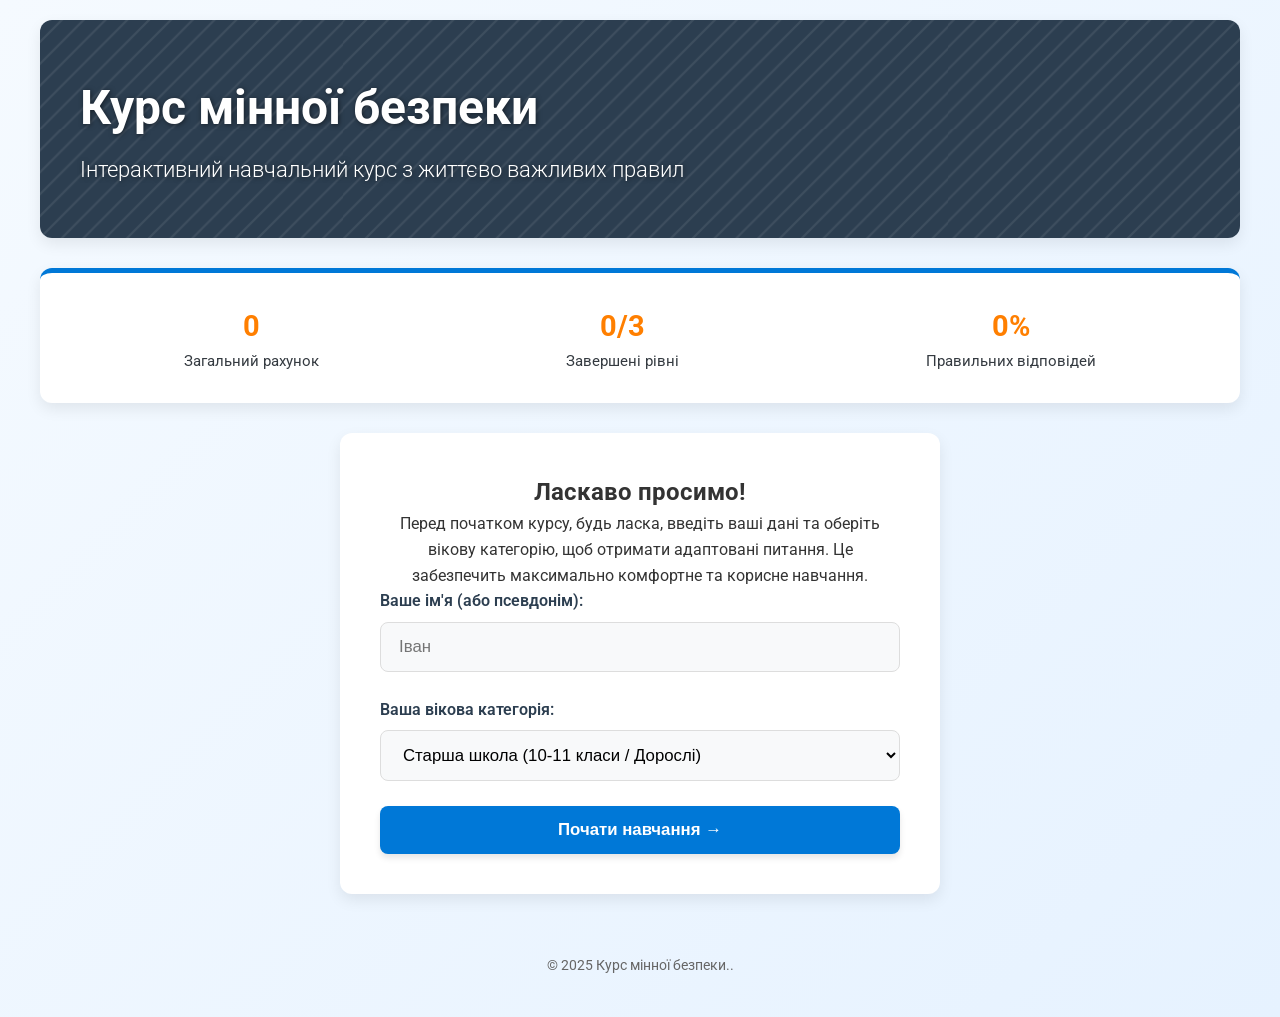
==== commit 41e10b48: "refactor" ====
--- a/project.html
+++ b/project.html
@@ -5,759 +5,17 @@
     <meta name="viewport" content="width=device-width, initial-scale=1.0">
     <title>Курс мінної безпеки</title>
     <link href="https://fonts.googleapis.com/css2?family=Roboto:wght@300,400,700,900&display=swap" rel="stylesheet">
+    <link rel="stylesheet" href="styles.css">
     <script src="https://cdnjs.cloudflare.com/ajax/libs/jspdf/2.5.1/jspdf.umd.min.js"></script>
     <script src="https://cdnjs.cloudflare.com/ajax/libs/html2canvas/1.4.1/html2canvas.min.js"></script>
-    <style>
-        :root {
-            --primary-color: #0078d7; /* Освітній синій */
-            --primary-dark: #0056b3;
-            --success-color: #28a745;
-            --danger-color: #dc3545;
-            --warning-color: #ff7f00; /* Помаранчевий (безпека/увага) */
-            --light-color: #f8f9fa;
-            --dark-color: #343a40;
-            --mine-dark: #2c3e50;
-            --text-color: #333;
-            --border-radius: 12px;
-            --box-shadow: 0 6px 15px rgba(0, 0, 0, 0.08);
-            --card-hover-shadow: 0 12px 30px rgba(0, 0, 0, 0.15);
-            --transition: all 0.3s ease;
-
-            /* Нові кольори для яскравого сертифіката */
-            --cert-yellow: #ffeb3b;
-            --cert-blue: #2196f3;
-            --cert-purple: #9c27b0;
-            --cert-red: #f44336;
-            --cert-bg: #fffbf0;
-        }
-
-        * {
-            box-sizing: border-box;
-            margin: 0;
-            padding: 0;
-        }
-
-        body {
-            font-family: 'Roboto', 'Segoe UI', Tahoma, Geneva, Verdana, sans-serif;
-            background: linear-gradient(135deg, #f5faff 0%, #e6f2ff 100%);
-            color: var(--text-color);
-            line-height: 1.6;
-            min-height: 100vh;
-            padding: 20px;
-        }
-
-        .container {
-            max-width: 1200px;
-            margin: 0 auto;
-        }
-
-        /* СТИЛІ ХЕДЕРА */
-        header {
-            position: relative;
-            text-align: left;
-            padding: 50px 40px;
-            color: white;
-            background-color: var(--mine-dark);
-            border-radius: var(--border-radius);
-            box-shadow: var(--box-shadow);
-            margin-bottom: 30px;
-            overflow: hidden;
-        }
-
-        .header-background {
-            position: absolute;
-            top: 0;
-            left: 0;
-            width: 100%;
-            height: 100%;
-            /* Заглушка для візуального ефекту */
-            background: url('data:image/svg+xml;utf8,<svg xmlns="http://www.w3.org/2000/svg" viewBox="0 0 100 100"><defs><pattern id="c" width="10" height="10" patternUnits="userSpaceOnUse"><path d="M-1,1 l2,-2 M0,10 l10,-10 M9,11 l2,-2" stroke="white" stroke-width="1" opacity="0.1"/></pattern></defs><rect width="100" height="100" fill="url(%23c)"/></svg>') repeat;
-            opacity: 0.8;
-            z-index: 1;
-        }
-
-        header h1, header .subtitle {
-            position: relative;
-            z-index: 2;
-            color: white;
-            text-shadow: 1px 1px 5px rgba(0, 0, 0, 0.5);
-        }
-
-        h1 {
-            font-size: 3rem;
-            margin-bottom: 5px;
-            font-weight: 700;
-        }
-
-        .subtitle {
-            font-size: 1.4rem;
-            font-weight: 300;
-        }
-
-        /* СТАТИСТИКА */
-        .stats-bar {
-            display: flex;
-            justify-content: space-around;
-            background-color: white;
-            padding: 20px;
-            border-radius: var(--border-radius);
-            box-shadow: var(--box-shadow);
-            margin-bottom: 30px;
-            flex-wrap: wrap;
-            border-top: 5px solid var(--primary-color);
-        }
-
-        .stats-item {
-            display: flex;
-            flex-direction: column;
-            align-items: center;
-            margin: 10px 15px;
-        }
-
-        .stats-value {
-            font-size: 1.8rem;
-            font-weight: 700;
-            color: var(--warning-color); /* Помаранчевий акцент на цифрах */
-        }
-
-        .stats-label {
-            font-size: 0.95rem;
-            color: var(--dark-color);
-            font-weight: 400;
-        }
-
-        /* ЗАГАЛЬНІ ЕКРАНИ */
-        .screen {
-            display: none;
-            background-color: white;
-            border-radius: var(--border-radius);
-            box-shadow: var(--box-shadow);
-            padding: 40px;
-            margin-bottom: 30px;
-        }
-
-        .screen.active {
-            display: block;
-            animation: fadeIn 0.6s ease-out;
-        }
-
-        @keyframes fadeIn {
-            from {
-                opacity: 0;
-                transform: translateY(20px);
-            }
-            to {
-                opacity: 1;
-                transform: translateY(0);
-            }
-        }
-
-        /* ФОРМИ ТА ВІТАННЯ */
-        .welcome-screen {
-            text-align: center;
-            max-width: 600px;
-            margin: 0 auto;
-        }
-
-        .welcome-icon {
-            font-size: 4rem;
-            margin-bottom: 25px;
-            color: var(--primary-color);
-        }
-
-        .form-group {
-            margin-bottom: 25px;
-            text-align: left;
-        }
-
-        label {
-            display: block;
-            margin-bottom: 8px;
-            font-weight: 600;
-            color: var(--mine-dark);
-        }
-
-        input, select {
-            width: 100%;
-            padding: 14px 18px;
-            border: 1px solid #ddd;
-            border-radius: 8px;
-            font-size: 1.05rem;
-            background-color: var(--light-color);
-            transition: var(--transition);
-        }
-
-        input:focus, select:focus {
-            outline: none;
-            border-color: var(--primary-color);
-            box-shadow: 0 0 0 4px rgba(0, 120, 215, 0.2);
-        }
-
-        /* КНОПКИ */
-        .btn {
-            display: inline-block;
-            padding: 14px 30px;
-            background-color: var(--primary-color);
-            color: white;
-            border: none;
-            border-radius: 8px;
-            font-size: 1.05rem;
-            font-weight: 600;
-            cursor: pointer;
-            transition: var(--transition);
-            text-align: center;
-            text-decoration: none;
-            box-shadow: 0 4px 6px rgba(0, 0, 0, 0.1);
-        }
-
-        .btn:hover {
-            background-color: var(--primary-dark);
-            transform: translateY(-2px);
-            box-shadow: 0 8px 15px rgba(0, 0, 0, 0.15);
-        }
-
-        .btn-success {
-            background-color: var(--success-color);
-        }
-
-        .btn-success:hover {
-            background-color: #218838;
-        }
-
-        .btn-danger {
-            background-color: var(--danger-color);
-        }
-
-        .btn-danger:hover {
-            background-color: #c82333;
-        }
-
-        .btn-warning {
-            background-color: var(--warning-color);
-            color: var(--dark-color);
-        }
-
-        .btn-warning:hover {
-            background-color: #e0a800;
-            color: white;
-        }
-
-        .btn-block {
-            display: block;
-            width: 100%;
-        }
-
-        /* КАРТКИ РІВНІВ */
-        .menu-screen {
-            text-align: center;
-        }
-
-        .levels-grid {
-            display: grid;
-            grid-template-columns: repeat(auto-fit, minmax(320px, 1fr));
-            gap: 30px;
-            margin: 30px 0;
-        }
-
-        .level-card {
-            background-color: var(--light-color);
-            border-radius: var(--border-radius);
-            text-align: center;
-            transition: var(--transition);
-            border: 1px solid #e0e0e0;
-            overflow: hidden;
-            display: flex;
-            flex-direction: column;
-        }
-
-        .level-card:hover {
-            transform: translateY(-5px);
-            box-shadow: var(--card-hover-shadow);
-            border-color: var(--primary-color);
-        }
-
-        .level-image-container {
-            height: 180px;
-            overflow: hidden;
-            border-radius: var(--border-radius) var(--border-radius) 0 0;
-        }
-
-        .level-image {
-            width: 100%;
-            height: 100%;
-            object-fit: cover;
-            transition: transform 0.5s ease;
-        }
-
-        .level-card:hover .level-image {
-            transform: scale(1.05);
-        }
-
-        .level-content {
-            padding: 25px;
-            flex-grow: 1;
-            display: flex;
-            flex-direction: column;
-            justify-content: space-between;
-        }
-
-        .level-title {
-            font-size: 1.6rem;
-            margin-bottom: 10px;
-            color: var(--mine-dark);
-        }
-
-        .level-description {
-            margin-bottom: 20px;
-            color: #666;
-            flex-grow: 1;
-        }
-
-        .level-stats {
-            font-size: 1rem;
-            color: var(--primary-color);
-            font-weight: 600;
-            margin-bottom: 15px;
-        }
-
-        .level-card .btn {
-            width: 100%;
-        }
-
-        /* ЕКРАН ГРИ */
-        .game-screen {
-            max-width: 850px;
-            margin: 0 auto;
-        }
-
-        .progress-bar {
-            height: 12px;
-            background-color: #e9ecef;
-            border-radius: 6px;
-            margin-bottom: 30px;
-            overflow: hidden;
-        }
-
-        .progress-fill {
-            height: 100%;
-            background-color: var(--success-color); /* Зелений прогрес */
-            border-radius: 6px;
-            transition: width 0.4s ease;
-        }
-
-        .question-text {
-            font-size: 1.4rem;
-            margin-bottom: 25px;
-            line-height: 1.6;
-            font-weight: 500;
-            color: var(--mine-dark);
-        }
-
-        .options-container {
-            display: grid;
-            grid-template-columns: 1fr;
-            gap: 15px;
-            margin-bottom: 30px;
-        }
-
-        .option-btn {
-            padding: 18px 25px;
-            border: 2px solid var(--primary-color);
-            background-color: var(--light-color);
-            border-radius: 10px;
-            font-size: 1.1rem;
-            cursor: pointer;
-            text-align: left;
-            transition: var(--transition);
-            font-weight: 400;
-        }
-
-        .option-btn:hover:not(.selected):not(.correct):not(.incorrect) {
-            background-color: rgba(0, 120, 215, 0.1);
-            transform: translateX(3px);
-            border-color: var(--primary-dark);
-        }
-
-        .option-btn.correct {
-            background-color: var(--success-color);
-            color: white;
-            border-color: var(--success-color);
-            font-weight: 600;
-        }
-
-        .option-btn.incorrect {
-            background-color: var(--danger-color);
-            color: white;
-            border-color: var(--danger-color);
-        }
-
-        .feedback-box {
-            padding: 25px;
-            border-radius: var(--border-radius);
-            margin-top: 25px;
-            border-left: 6px solid;
-            display: none;
-            font-size: 1.1rem;
-        }
-
-        .feedback-box.correct {
-            background-color: rgba(40, 167, 69, 0.1);
-            border-color: var(--success-color);
-            color: var(--success-color);
-        }
-
-        .feedback-box.incorrect {
-            background-color: rgba(220, 53, 69, 0.1);
-            border-color: var(--danger-color);
-            color: var(--danger-color);
-        }
-
-        .feedback-box p {
-            margin-bottom: 5px;
-        }
-
-        .feedback-explanation {
-            font-style: italic;
-            font-size: 1rem;
-            color: var(--dark-color);
-            margin-top: 10px;
-        }
-
-        .navigation-buttons {
-            display: flex;
-            justify-content: space-between;
-            margin-top: 30px;
-            gap: 15px;
-        }
-
-        /* ПІДСУМКИ */
-        .summary-screen {
-            max-width: 850px;
-            margin: 0 auto;
-            text-align: center;
-        }
-
-        .summary-header {
-            margin-bottom: 30px;
-            padding-bottom: 20px;
-            border-bottom: 1px solid #eee;
-        }
-
-        .summary-score {
-            font-size: 3rem;
-            font-weight: bold;
-            color: var(--warning-color);
-            margin: 15px 0;
-        }
-
-        .summary-message {
-            font-size: 1.3rem;
-            color: var(--mine-dark);
-        }
-
-        .summary-details {
-            text-align: left;
-            margin-bottom: 30px;
-            max-height: 450px;
-            overflow-y: auto;
-            padding: 15px;
-            border: 1px solid #ddd;
-            border-radius: var(--border-radius);
-            background-color: var(--light-color);
-        }
-
-        .question-result {
-            padding: 15px;
-            margin-bottom: 12px;
-            border-radius: 8px;
-            border-left: 5px solid;
-        }
-
-        .question-result.correct {
-            border-color: var(--success-color);
-            background-color: rgba(40, 167, 69, 0.05);
-        }
-
-        .question-result.incorrect {
-            border-color: var(--danger-color);
-            background-color: rgba(220, 53, 69, 0.05);
-        }
-
-        .question-text-summary {
-            font-weight: 600;
-            margin-bottom: 8px;
-            color: var(--mine-dark);
-        }
-
-        .answer-comparison {
-            display: flex;
-            justify-content: space-between;
-            font-size: 0.95rem;
-            margin-top: 5px;
-        }
-
-        .user-answer {
-            color: var(--danger-color);
-        }
-
-        .correct-answer {
-            color: var(--success-color);
-        }
-
-        .answer-info {
-            font-style: italic;
-            color: #666;
-            font-size: 0.9rem;
-            margin-top: 8px;
-        }
-
-        .summary-actions {
-            display: flex;
-            justify-content: center;
-            gap: 15px;
-            flex-wrap: wrap;
-        }
-
-        .completion-message {
-            text-align: center;
-            padding: 30px;
-            background-color: rgba(40, 167, 69, 0.1);
-            border-radius: var(--border-radius);
-            margin: 20px 0;
-            display: none;
-            border: 2px solid var(--success-color);
-        }
-
-        .completion-message.show {
-            display: block;
-        }
-
-        .completion-icon {
-            font-size: 3.5rem;
-            margin-bottom: 15px;
-            color: var(--success-color);
-        }
-
-        footer {
-            text-align: center;
-            margin-top: 40px;
-            padding: 20px;
-            color: #666;
-            font-size: 0.9rem;
-        }
-
-        @media (max-width: 768px) {
-            h1 {
-                font-size: 2.2rem;
-            }
-
-            .subtitle {
-                font-size: 1.2rem;
-            }
-
-            .stats-bar {
-                flex-direction: column;
-                gap: 10px;
-            }
-
-            .stats-item {
-                margin: 5px 0;
-            }
-
-            .levels-grid {
-                grid-template-columns: 1fr;
-                gap: 20px;
-            }
-
-            .navigation-buttons {
-                flex-direction: column;
-                gap: 10px;
-            }
-
-            .summary-actions {
-                flex-direction: column;
-            }
-
-            .screen {
-                padding: 25px;
-            }
-        }
-
-        /* ================================================= */
-        /* НОВІ СТИЛІ СЕРТИФІКАТА (стиль: "ІТ та Мінна безпека") */
-        /* ================================================= */
-
-        #customCertificate {
-            display: none; /* Приховано за замовчуванням */
-            width: 297mm; /* A4 Landscape width */
-            height: 210mm; /* A4 Landscape height */
-            position: absolute;
-            top: 0;
-            left: 0;
-            right: 0;
-            bottom: 0;
-            margin: 0 auto;
-            background-color: var(--cert-bg);
-            border: 10px solid var(--primary-color);
-            border-radius: var(--border-radius);
-            box-shadow: 0 10px 30px rgba(0, 0, 0, 0.2);
-            padding: 50px;
-            text-align: center;
-            overflow: hidden;
-            box-sizing: border-box;
-        }
-
-        .style-element {
-            position: absolute;
-            font-size: 150px;
-            opacity: 0.4;
-            pointer-events: none;
-            filter: blur(1px);
-            z-index: 0;
-            font-family: 'Arial', sans-serif; /* Для кращого відображення символів */
-        }
-
-        .style-element:nth-child(1) { /* Angry Sun (Safety warning) */
-            top: -20px;
-            left: -30px;
-            color: var(--cert-red);
-            transform: rotate(-15deg);
-        }
-
-        .style-element:nth-child(2) { /* Happy Star (IT/Success) */
-            top: -50px;
-            right: -50px;
-            color: var(--cert-yellow);
-            transform: rotate(10deg);
-        }
-
-        .style-element:nth-child(3) { /* Crying Blue Cat (Warning/Caution) */
-            bottom: -50px;
-            left: -50px;
-            color: var(--cert-blue);
-            transform: rotate(5deg);
-        }
-
-        .style-element:nth-child(4) { /* Sad Purple Cat (Danger area) */
-            bottom: -30px;
-            right: -30px;
-            color: var(--cert-purple);
-            transform: rotate(-8deg);
-        }
-
-        /* Текстовий контент */
-        .cert-content-inner {
-            position: relative;
-            z-index: 1;
-            display: flex;
-            flex-direction: column;
-            justify-content: space-between;
-            height: 100%;
-        }
-
-        .cert-title {
-            font-size: 7rem;
-            font-weight: 900;
-            color: var(--primary-color);
-            margin-bottom: 5px;
-            line-height: 1;
-            font-family: 'Roboto', sans-serif;
-        }
-
-        .cert-preamble {
-            font-size: 1.5rem;
-            color: var(--dark-color);
-            margin-bottom: 10px;
-            font-weight: 600;
-        }
-
-        .cert-recipient {
-            font-size: 3.5rem;
-            color: var(--mine-dark);
-            font-weight: 700;
-            margin-bottom: 15px;
-        }
-
-        .cert-course-topic {
-            font-size: 3.5rem;
-            font-weight: 800;
-            color: var(--danger-color);
-            margin-bottom: 20px;
-            line-height: 1.2;
-            text-transform: uppercase;
-        }
-
-        .cert-motto-badge {
-            display: inline-block;
-            background-color: var(--success-color);
-            color: white;
-            padding: 10px 30px;
-            border-radius: 30px;
-            font-weight: bold;
-            font-style: italic;
-            font-size: 1.4rem;
-            margin-top: 10px;
-            box-shadow: 0 4px 6px rgba(0, 0, 0, 0.1);
-        }
-
-        .cert-metrics {
-            display: flex;
-            justify-content: center;
-            gap: 40px;
-            margin: 30px 0;
-            font-size: 1.2rem;
-            font-weight: 500;
-        }
-
-        .cert-metric-item {
-            padding: 10px 20px;
-            background-color: var(--light-color);
-            border-radius: 10px;
-            border: 1px solid #ddd;
-        }
-
-        .cert-metric-value {
-            font-size: 1.5rem;
-            font-weight: 700;
-            color: var(--primary-color);
-        }
-
-
-        .cert-signature-block {
-            margin-top: auto; /* Push to bottom */
-            display: flex;
-            justify-content: space-around;
-            width: 90%;
-            margin-left: auto;
-            margin-right: auto;
-        }
-
-        .cert-signature-item {
-            text-align: center;
-            flex: 1;
-            margin: 0 10px;
-        }
-
-        .cert-signature-line {
-            border-bottom: 2px solid var(--dark-color);
-            padding-bottom: 5px;
-            font-size: 1.1rem;
-            height: 30px;
-            margin-bottom: 5px;
-        }
-
-        .cert-signature-item p {
-            font-size: 0.9rem;
-            color: #666;
-        }
-    </style>
+    <script src="questions.js"></script>
 </head>
 <body>
 
 <div class="container">
     <header>
         <div class="header-background"></div>
-        <h1> ⚠️ Курс мінної безпеки</h1>
+        <h1>Курс мінної безпеки</h1>
         <p class="subtitle">Інтерактивний навчальний курс з життєво важливих правил</p>
     </header>
 
@@ -777,7 +35,6 @@
     </div>
 
     <div class="screen welcome-screen active" id="welcomeScreen">
-        <div class="welcome-icon">👋</div>
         <h2>Ласкаво просимо!</h2>
         <p>Перед початком курсу, будь ласка, введіть ваші дані та оберіть вікову категорію, щоб отримати адаптовані
             питання. Це забезпечить максимально комфортне та корисне навчання.</p>
@@ -801,11 +58,11 @@
         <div class="completion-message" id="allLevelsComplete">
             <div class="completion-icon">🏆</div>
             <p>Вітаємо! Ви успішно пройшли всі рівні курсу!</p>
-            <button class="btn btn-success" onclick="generatePDF(true)"> 📄 Завантажити Сертифікат Проходження</button>
+            <button class="btn btn-success" onclick="generatePDF(true)">Завантажити Сертифікат Проходження</button>
         </div>
         <div class="levels-grid" id="levelsGrid">
         </div>
-        <button class="btn btn-warning" onclick="saveProgress()">💾 Зберегти прогрес</button>
+        <button class="btn btn-warning" onclick="saveProgress()">Зберегти прогрес</button>
     </div>
 
     <div class="screen game-screen" id="gameScreen">
@@ -839,7 +96,7 @@
         <div class="summary-details" id="summaryDetails"></div>
         <div class="summary-actions">
             <button class="btn" onclick="returnToMenu()">← Повернутися до меню</button>
-            <button class="btn btn-danger" onclick="generatePDF(false)"> ⬇️ Завантажити Звіт PDF</button>
+            <button class="btn btn-danger" onclick="generatePDF(false)">Завантажити Звіт PDF</button>
             <button class="btn btn-success" id="nextLevelBtn" onclick="startNextLevel()">Наступний рівень →</button>
         </div>
     </div>
@@ -903,843 +160,7 @@
     </footer>
 </div>
 
-<script>
-    // Глобальні змінні
-    const appState = {
-        currentScreen: 'welcome',
-        userName: 'Гість',
-        userAge: 'adult',
-        currentLevel: 0,
-        currentQuestion: 0,
-        score: 0,
-        levelScores: {1: 0, 2: 0, 3: 0},
-        levelAnswers: {1: [], 2: [], 3: []},
-        levelCompleted: {1: false, 2: false, 3: false},
-        totalQuestions: 0,
-        correctAnswers: 0,
-        currentShuffledOptions: [] // Додано для зберігання перемішаних опцій
-    };
-
-    // Зображення для карток рівнів (заглушки для візуалізації)
-    const levelImages = {
-        1: 'https://placehold.co/600x400/2c3e50/f8f9fa?text=General+Safety', // Темний фон, світлий текст
-        2: 'https://placehold.co/600x400/dc3545/f8f9fa?text=UXO+Protocol', // Червоний фон
-        3: 'https://placehold.co/600x400/ff7f00/2c3e50?text=First+Aid' // Помаранчевий фон
-    };
-
-    // --- БАЗА ДАНИХ ПИТАНЬ ---
-    const questionsDatabase = {
-        1: {
-            title: "Рівень 1: Загальна безпека (Основи)",
-            description: "Питання про види небезпек, ознаки мінної загрози та запобігання.",
-            questions: {
-                child: [
-                    {
-                        text: "Що таке міна чи граната?",
-                        options: ["Спортивний снаряд", "Це дуже небезпечна річ, яка може вибухнути", "Металева банка для сміття", "Звичайна іграшка"],
-                        correct: 1,
-                        explanation: "Це вибухонебезпечні предмети. Категорично заборонено їх чіпати."
-                    },
-                    {
-                        text: "Чи можна гратися з незнайомими металевими або пластмасовими предметами на вулиці?",
-                        options: ["Так, якщо блищить", "Ні, не можна, це може бути небезпечно", "Тільки якщо схоже на м'яч", "Можна, якщо поруч дорослі"],
-                        correct: 1,
-                        explanation: "Навіть якщо предмет схожий на іграшку, він може бути вибухонебезпечним. Не чіпайте його."
-                    },
-                    {
-                        text: "Якого кольору можуть бути небезпечні предмети?",
-                        options: ["Тільки червоного", "Тільки чорного", "Будь-якого, тому не можна нічого піднімати", "Тільки металевого"],
-                        correct: 2,
-                        explanation: "Міни можуть бути замасковані під будь-який предмет і мати будь-який колір."
-                    },
-                    {
-                        text: "Чи можна заходити у старі покинуті будинки чи підвали?",
-                        options: ["Так, щоб дослідити", "Ні, це дуже небезпечно, там можуть бути вибухівки", "Можна, але тільки на 5 хвилин", "Тільки якщо ти сміливий"],
-                        correct: 1,
-                        explanation: "Покинуті будівлі та підвали часто використовуються для встановлення мін-пасток."
-                    },
-                    {
-                        text: "Як ми повинні поводитися на вулиці, щоб бути в безпеці?",
-                        options: ["Бігти швидко і не дивитися під ноги", "Ходити тільки доріжками і нічого не піднімати", "Залазити в усі кущі", "Підіймати всі гарні камінці"],
-                        correct: 1,
-                        explanation: "Треба ходити тільки перевіреними доріжками і нічого не піднімати з землі."
-                    }
-                ],
-                teen: [
-                    {
-                        text: "Що таке вибухонебезпечний предмет (ВНП)? Дайте визначення.",
-                        options: ["Предмет, який голосно свистить", "Будь-який предмет, що містить вибухову речовину і може вибухнути", "Тільки протитанкові міни", "Залишки військової форми"],
-                        correct: 1,
-                        explanation: "ВНП – це боєприпаси, що містять вибухові речовини і можуть детонувати при зовнішньому впливі."
-                    },
-                    {
-                        text: "Назвіть основні види ВНП.",
-                        options: ["Іграшки, батарейки", "Міни, гранати, снаряди", "Світлові ракети, петарди", "Каміння і палиці"],
-                        correct: 1,
-                        explanation: "До ВНП належать міни (протипіхотні, протитанкові), гранати, артилерійські снаряди тощо."
-                    },
-                    {
-                        text: "Які місця вважаються найбільш небезпечними з точки зору мінної загрози?",
-                        options: ["Центральні площі міст", "Дитячі майданчики", "Окопи, узбіччя, покинуті будівлі", "Оброблені поля"],
-                        correct: 2,
-                        explanation: "Найбільш небезпечні території, де велися бойові дії: окопи, лісосмуги, узбіччя, покинуті об'єкти."
-                    },
-                    {
-                        text: "Які знаки попередження про мінну небезпеку ви знаєте?",
-                        options: ["Синій квадрат з написом 'Вхід'", "Червоний трикутник з черепом або написом 'МІНИ'", "Жовта стрічка без тексту", "Білий прапор"],
-                        correct: 1,
-                        explanation: "Офіційний знак – червоний трикутник. Також можуть бути таблички, стрічки чи розмітки."
-                    },
-                    {
-                        text: "Як довго міни можуть залишатися небезпечними після закінчення бойових дій?",
-                        options: ["Лише 24 години", "Десятки років", "Не більше 1 місяця", "До першого дощу"],
-                        correct: 1,
-                        explanation: "Навіть через десятки років міни зберігають свою вибухову силу і є небезпечними."
-                    }
-                ],
-                adult: [
-                    {
-                        text: "Проаналізуйте принцип дії основних типів мін.",
-                        options: ["Спрацьовують лише від температури", "Залежать від типу: натиск, розтяжка, нахил", "Усі спрацьовують однаково", "Реагують лише на звук"],
-                        correct: 1,
-                        explanation: "Міни активуються різними способами: тиском (натисканням), натягом дроту (розтяжкою) або зміною положення (датчик нахилу)."
-                    },
-                    {
-                        text: "Що таке касетні боєприпаси і чому вони становлять особливу небезпеку?",
-                        options: ["Великі міни, що лежать глибоко", "Снаряди, що розкидають велику кількість нерозірваних дрібних елементів", "Старі гармати", "Пристрої для розмінування"],
-                        correct: 1,
-                        explanation: "Касетні боєприпаси розкидають десятки міні-боєприпасів, багато з яких не детонують і перетворюються на ВНП."
-                    },
-                    {
-                        text: "Що таке 'Оттавська конвенція' і які види мін вона забороняє?",
-                        options: ["Правила пересування техніки", "Міжнародний договір, що забороняє протипіхотні міни", "Договір про торгівлю зброєю", "Правила роботи саперів"],
-                        correct: 1,
-                        explanation: "Оттавська конвенція (1997) — це міжнародний договір, що забороняє використання, зберігання, виробництво та передачу протипіхотних мін."
-                    },
-                    {
-                        text: "Як інформаційна безпека пов'язана з мінною?",
-                        options: ["Ніяк не пов'язана", "Поширення фейків про мінні поля, що створює хибне відчуття безпеки", "Шифрування карт", "Захист комп'ютерів саперів"],
-                        correct: 1,
-                        explanation: "Фейкова інформація про мінні поля або небезпечні зони може змусити людей поводитися небезпечно."
-                    },
-                    {
-                        text: "Які технології використовуються для пошуку та знешкодження ВНП?",
-                        options: ["Ручні лопати та відра", "Спеціалізовані металодетектори, георадари, БПЛА, роботи", "Звичайні мобільні телефони", "Малювання крейдою"],
-                        correct: 1,
-                        explanation: "Використовуються професійні пристрої: дрони для розвідки, георадари для підземного сканування, роботи для знешкодження."
-                    }
-                ]
-            }
-        },
-        2: {
-            title: "Рівень 2: Поведінка при виявленні ВНП (Алгоритми)",
-            description: "Алгоритми дій, безпечні відстані та протоколи зв'язку зі службами.",
-            questions: {
-                child: [
-                    {
-                        text: "Яке головне правило, якщо ти побачив щось схоже на міну?",
-                        options: ["Підійди і розглянь", "Не чіпати, відійти і покликати дорослого", "Кинути палицю", "Накрити листям"],
-                        correct: 1,
-                        explanation: "Ніколи не торкайтеся, не наближайтеся і не намагайтеся рухати підозрілі предмети."
-                    },
-                    {
-                        text: "Як далеко потрібно відійти від небезпечної знахідки?",
-                        options: ["3 кроки", "Якнайдалі, на безпечну відстань (до 100м)", "На відстань витягнутої руки", "Не відходити"],
-                        correct: 1,
-                        explanation: "Безпечна відстань від більшості ВНП – 50-100 метрів. Чим далі, тим краще."
-                    },
-                    {
-                        text: "Що потрібно крикнути друзям, якщо вони хочуть підійти до знахідки?",
-                        options: ["Ходімо гратися!", "Стійте! Не чіпайте! Небезпека!", "Це моя знахідка!", "Тихо, не шуміть!"],
-                        correct: 1,
-                        explanation: "Необхідно негайно попередити всіх, хто поруч, про небезпеку."
-                    },
-                    {
-                        text: "Чи можна самому спробувати віднести знахідку дорослим?",
-                        options: ["Так, якщо вона маленька", "Ні, предмет не можна рухати", "Тільки якщо ти у рукавичках", "Можна, якщо обережно"],
-                        correct: 1,
-                        explanation: "Переміщення ВНП є смертельно небезпечним. Цим займаються лише фахівці."
-                    },
-                    {
-                        text: "Який номер телефону треба набрати, щоб повідомити про небезпечну знахідку?",
-                        options: ["03", "101 або 102", "0800", "109"],
-                        correct: 1,
-                        explanation: "101 (ДСНС), 102 (Поліція) або єдиний номер 112."
-                    }
-                ],
-                teen: [
-                    {
-                        text: "Опишіть чіткий алгоритм дій при виявленні підозрілого предмету.",
-                        options: ["Підійти, сфотографувати, викласти в мережу", "Зупинитися, відійти, попередити, викликати служби (101/102)", "Торкнутися, перевірити, чи працює", "Позначити і піти далі"],
-                        correct: 1,
-                        explanation: "Головний алгоритм: не наближатися, відійти тим самим шляхом, попередити, зателефонувати фахівцям."
-                    },
-                    {
-                        text: "Чому не можна використовувати мобільний телефон поблизу ВНП?",
-                        options: ["Щоб не розрядити батарею", "Електромагнітне випромінювання може спровокувати вибух", "Щоб не заважати саперам", "Тому що там немає зв'язку"],
-                        correct: 1,
-                        explanation: "Радіосигнал або електромагнітне випромінювання мобільного телефону може спровокувати детонацію деяких ВНП."
-                    },
-                    {
-                        text: "Що робити, якщо ви виявили ВНП у приміщенні?",
-                        options: ["Відкрити вікна для провітрювання", "Не чіпати, вийти, закрити двері, викликати служби", "Спробувати винести на вулицю", "Залишитися і чекати саперів"],
-                        correct: 1,
-                        explanation: "Потрібно обережно залишити приміщення, не змінюючи освітлення/вентиляції, та закрити доступ."
-                    },
-                    {
-                        text: "Як правильно евакуюватися з небезпечної зони?",
-                        options: ["Бігти якнайшвидше в бік", "Йти обережно, тим самим шляхом, яким прийшов", "Стрибати, щоб не торкнутися землі", "Повзти"],
-                        correct: 1,
-                        explanation: "Йти треба своїми слідами, щоб не наступити на іншу міну. Не бігти, щоб не впасти і не спровокувати розтяжку."
-                    },
-                    {
-                        text: "Які служби потрібно викликати при виявленні ВНП?",
-                        options: ["03, 04", "101, 102, 112", "Швидка допомога і таксі", "Тільки поліцію"],
-                        correct: 1,
-                        explanation: "Потрібно викликати ДСНС (101) або Національну поліцію (102), або єдину службу порятунку (112)."
-                    }
-                ],
-                adult: [
-                    {
-                        text: "Які фактори можуть вказувати на те, що територія може бути мінно-небезпечною, окрім офіційних знаків?",
-                        options: ["Яскраве сонце і спів пташок", "Сліди бойових дій, покинута військова техніка, порушений ґрунт", "Багато сміття", "Висока трава"],
-                        correct: 1,
-                        explanation: "Ознаками є пошкоджені будівлі, залишки окопів, кинута техніка та нерівності ґрунту."
-                    },
-                    {
-                        text: "Як правильно організувати очікування саперів, перебуваючи на безпечній відстані?",
-                        options: ["Скликати всіх сусідів", "Не допускати скупчення людей, за можливості огороджуючи небезпечну зону підручними засобами", "Бігти за допомогою до найближчого села", "Знімати відео для соцмереж"],
-                        correct: 1,
-                        explanation: "Головне — забезпечити безпеку та не дозволити іншим потрапити в небезпечну зону до прибуття фахівців."
-                    },
-                    {
-                        text: "Сформулюйте чіткий зразок повідомлення оператору служби 102 про ВНП.",
-                        options: ["Розповісти довгу історію", "Назвати точне місце (координати/адресу), описати предмет, назвати своє ім'я та телефон", "Кричати в трубку", "Сказати 'десь тут'"],
-                        correct: 1,
-                        explanation: "Максимально точна інформація (координати, опис) прискорює реагування."
-                    },
-                    {
-                        text: "Чи можна використовувати підручні засоби для огородження небезпечної зони? Як це зробити безпечно?",
-                        options: ["Ні, огороджувати повинні тільки сапери", "Так, але тільки з безпечної відстані, використовуючи гілки, стрічки", "Треба накрити предмет великим каменем", "Можна обійти предмет і поставити прапорець"],
-                        correct: 1,
-                        explanation: "Огородження підручними засобами допустиме, але тільки якщо це не вимагає наближення до ВНП."
-                    },
-                    {
-                        text: "Які ваші дії, якщо ви вже торкнулися ВНП, але вибуху не сталося?",
-                        options: ["Різко відскочити назад", "Зафіксувати положення тіла, не рухатися, гучно покликати на допомогу", "Спробувати відштовхнути предмет ногою", "Повільно відповзти"],
-                        correct: 1,
-                        explanation: "Будь-який рух може стати детонатором. Слід зафіксуватися і чекати на допомогу."
-                    }
-                ]
-            }
-        },
-        3: {
-            title: "Рівень 3: Наслідки та допомога (Перша допомога)",
-            description: "Фактори ураження, перша домедична допомога при травмах, психологічні аспекти.",
-            questions: {
-                child: [
-                    {
-                        text: "Що може статися, якщо підійти занадто близько до міни?",
-                        options: ["Вона заспіває пісеньку", "Вона може вибухнути", "Вона стане гарячою", "Вона стане іграшкою"],
-                        correct: 1,
-                        explanation: "Вибух – це основна небезпека ВНП."
-                    },
-                    {
-                        text: "Які травми можна отримати від вибуху?",
-                        options: ["Подряпини", "Сильно поранитися або загинути", "Невеликий переляк", "Біль у животі"],
-                        correct: 1,
-                        explanation: "Вибух спричиняє осколкові, баротравматичні та термічні поранення."
-                    },
-                    {
-                        text: "Хто приходить на допомогу, якщо хтось поранився через вибух?",
-                        options: ["Продавець морозива", "Лікарі (103), пожежні (101), поліція (102)", "Тільки батьки", "Ніхто"],
-                        correct: 1,
-                        explanation: "Потрібно викликати екстрені служби: швидку, поліцію, ДСНС."
-                    },
-                    {
-                        text: "Як ми можемо допомогти другові, якщо він хоче підійти до небезпечного предмету?",
-                        options: ["Сказати, що це негарно", "Зупинити, відтягнути і швидко розповісти дорослому", "Зняти його на відео", "Сміятися з нього"],
-                        correct: 1,
-                        explanation: "Головне — фізично зупинити небезпечну дію і повідомити дорослих."
-                    },
-                    {
-                        text: "Чому важливо завжди слухатися дорослих, коли вони говорять про безпеку?",
-                        options: ["Щоб отримати цукерку", "Тому що вони хочуть нас захистити від небезпеки", "Щоб добре поводитися", "Щоб швидше вирости"],
-                        correct: 1,
-                        explanation: "Правила безпеки дорослих створені для захисту дітей від небезпеки."
-                    }
-                ],
-                teen: [
-                    {
-                        text: "Які основні фактори ураження при вибуху ВНП?",
-                        options: ["Світло і шум", "Ударна хвиля, осколки, висока температура", "Холод і вода", "Вітер і пил"],
-                        correct: 1,
-                        explanation: "Основні фактори: ударна хвиля, що викликає контузію; осколки, що спричиняють поранення; та висока температура."
-                    },
-                    {
-                        text: "Що таке контузія і які її ознаки?",
-                        options: ["Синець на нозі", "Травма мозку від ударної хвилі (запаморочення, нудота, втрата свідомості)", "Сильний переляк", "Застуда"],
-                        correct: 1,
-                        explanation: "Контузія (баротравма) — це ураження організму, викликане ударною хвилею, що часто призводить до порушення роботи мозку."
-                    },
-                    {
-                        text: "Як надати першу допомогу при сильній кровотечі?",
-                        options: ["Прикласти листочок подорожника", "Накласти турнікет або джгут вище місця поранення", "Промити рану водою", "Перев'язати шарфом"],
-                        correct: 1,
-                        explanation: "Критична кровотеча вимагає негайного накладання турнікета або джгута для її зупинки."
-                    },
-                    {
-                        text: "Чому важливо не пересувати людину з важкими травмами без крайньої необхідності?",
-                        options: ["Щоб не забруднити одяг", "Щоб не завдати додаткових ушкоджень (особливо хребту)", "Щоб вона відпочила", "Щоб не заважати медикам"],
-                        correct: 1,
-                        explanation: "Переміщення може посилити травму хребта, внутрішню кровотечу або ураження кінцівок."
-                    },
-                    {
-                        text: "Хто такі кінологи-вибухотехніки і яку роль вони відіграють?",
-                        options: ["Дресирувальники тварин", "Фахівці, які використовують спеціально навчених собак для пошуку вибухівки", "Ветеринари", "Поліцейські без собак"],
-                        correct: 1,
-                        explanation: "Собаки-шукачі (кінологи) допомагають швидко ідентифікувати місцезнаходження ВНП."
-                    }
-                ],
-                adult: [
-                    {
-                        text: "Який алгоритм надання першої допомоги при політравмі, отриманій внаслідок вибуху?",
-                        options: ["Негайно дати знеболювальне", "Оцінка безпеки, зупинка критичної кровотечі (ТССС), виклик 103", "Перев'язати всі рани бинтом", "Сфотографувати місце події"],
-                        correct: 1,
-                        explanation: "Пріоритет: безпека, зупинка кровотечі (за протоколом TCCC), виклик медиків."
-                    },
-                    {
-                        text: "Які особливості накладання джгута при осколкових пораненнях кінцівок?",
-                        options: ["Накладати тільки на одяг", "Накладати максимально швидко, вище місця поранення, зафіксувати час накладання", "Накладати близько до рани", "Накладати і знімати кожні 15 хвилин"],
-                        correct: 1,
-                        explanation: "Джгут накладається для швидкої зупинки кровотечі. Фіксація часу потрібна для контролю тривалості перетискання."
-                    },
-                    {
-                        text: "Яку роль відіграє психологічна допомога (PFA - Psychological First Aid) постраждалим і свідкам події?",
-                        options: ["Лікування психічних розладів", "Надання практичної допомоги та підтримки, заспокоєння", "Проведення детальних інтерв'ю", "Розповсюдження інформації"],
-                        correct: 1,
-                        explanation: "PFA – це надання емоційної підтримки та практичної допомоги для стабілізації стану після травматичної події."
-                    },
-                    {
-                        text: "Як суспільство може сприяти реінтеграції ветеранів та цивільних осіб, які постраждали від мін?",
-                        options: ["Уникати розмов про міни", "Подолання стигматизації, підтримка освітніх та реабілітаційних програм", "Створювати спеціальні 'закриті' групи", "Обмежувати доступ до роботи"],
-                        correct: 1,
-                        explanation: "Важлива соціальна підтримка, відсутність дискримінації та доступ до реабілітації."
-                    },
-                    {
-                        text: "Як розпізнати ознаки посттравматичного стресового розладу (ПТСР)?",
-                        options: ["Постійний сміх і радість", "Нав'язливі спогади, кошмари, уникання ситуацій-нагадувань, сильна тривожність", "Фізична втома", "Посилення апетиту"],
-                        correct: 1,
-                        explanation: "ПТСР характеризується повторним переживанням травми, униканням, негативними змінами у мисленні та надмірним збудженням."
-                    }
-                ]
-            }
-        }
-    };
-
-    // --- ДОПОМІЖНІ ФУНКЦІЇ ДЛЯ ОТРИМАННЯ ПИТАНЬ ---
-    function getCurrentLevelQuestions() {
-        const level = appState.currentLevel;
-        const age = appState.userAge;
-        return questionsDatabase[level].questions[age];
-    }
-
-    function getCurrentQuestionData() {
-        const questions = getCurrentLevelQuestions();
-        return questions[appState.currentQuestion];
-    }
-
-    // --- ФУНКЦІЯ ПЕРЕМІШУВАННЯ (Fisher-Yates) ---
-    function shuffleArray(array) {
-        let currentIndex = array.length, randomIndex;
-        while (currentIndex !== 0) {
-            randomIndex = Math.floor(Math.random() * currentIndex);
-            currentIndex--;
-            [array[currentIndex], array[randomIndex]] = [array[randomIndex], array[currentIndex]];
-        }
-        return array;
-    }
-
-    // --- КІНЕЦЬ ДОПОМІЖНИХ ФУНКЦІЙ ---
-
-
-    // Ініціалізація додатку
-    function initApp() {
-        updateStats();
-        renderLevelsMenu();
-        // Відновлення прогресу з локального сховища
-        const savedProgress = localStorage.getItem('mineSafetyProgress');
-        if (savedProgress) {
-            const progress = JSON.parse(savedProgress);
-            if (!progress.userAge) {
-                progress.userAge = document.getElementById('userAgeSelect').value;
-            }
-            Object.assign(appState, progress);
-            document.getElementById('userNameInput').value = appState.userName;
-            document.getElementById('userAgeSelect').value = appState.userAge;
-            updateStats();
-            renderLevelsMenu();
-        }
-    }
-
-    // Оновлення статистики
-    function updateStats() {
-        const totalScore = Object.values(appState.levelScores).reduce((sum, score) => sum + score, 0);
-        const completedLevelsCount = Object.values(appState.levelCompleted).filter(isCompleted => isCompleted).length;
-
-        let totalCorrect = 0;
-        let totalAnswered = 0;
-        for (const level in appState.levelAnswers) {
-            totalCorrect += appState.levelAnswers[level].filter(a => a.isCorrect).length;
-            totalAnswered += appState.levelAnswers[level].length;
-        }
-
-        appState.correctAnswers = totalCorrect;
-
-        const correctPercentage = totalAnswered > 0 ? ((totalCorrect / totalAnswered) * 100).toFixed(0) : 0;
-
-        document.getElementById('totalScore').textContent = totalScore;
-        document.getElementById('completedLevels').textContent = `${completedLevelsCount}/3`;
-        document.getElementById('correctAnswers').textContent = `${correctPercentage}%`;
-
-        // Показати повідомлення про повне проходження
-        if (completedLevelsCount === 3) {
-            document.getElementById('allLevelsComplete').classList.add('show');
-        } else {
-            document.getElementById('allLevelsComplete').classList.remove('show');
-        }
-    }
-
-    // Рендеринг меню рівнів
-    function renderLevelsMenu() {
-        const levelsGrid = document.getElementById('levelsGrid');
-        levelsGrid.innerHTML = '';
-        for (let level = 1; level <= 3; level++) {
-            const levelData = questionsDatabase[level];
-            const isCompleted = appState.levelCompleted[level];
-            const levelCard = document.createElement('div');
-            levelCard.className = 'level-card';
-
-            const imageUrl = levelImages[level];
-            const questionsCount = levelData.questions[appState.userAge].length;
-            const maxScore = questionsCount * 10;
-            const currentScore = appState.levelScores[level];
-
-            levelCard.innerHTML = `
-                <div class="level-image-container">
-                    <img class="level-image" src="${imageUrl}" alt="${levelData.title}">
-                </div>
-                <div class="level-content">
-                    <div>
-                        <h3 class="level-title">${levelData.title}</h3>
-                        <p class="level-description">${levelData.description}</p>
-                    </div>
-                    <div>
-                        <div class="level-stats">Ваш результат: ${currentScore}/${maxScore} балів</div>
-                        <button class="btn ${isCompleted ? 'btn-success' : 'btn-primary'}" onclick="startLevel(${level})"> 
-                            ${isCompleted ? ' 🔁 Пройти знову' : 'Почати'} 
-                        </button>
-                    </div>
-                </div>
-            `;
-            levelsGrid.appendChild(levelCard);
-        }
-    }
-
-    // Початок роботи з додатком
-    function startApp() {
-        const userNameInput = document.getElementById('userNameInput');
-        const userAgeSelect = document.getElementById('userAgeSelect');
-
-        if (userNameInput.value.trim()) {
-            appState.userName = userNameInput.value.trim();
-        }
-
-        if (appState.userAge !== userAgeSelect.value) {
-            appState.userAge = userAgeSelect.value;
-            // Скидання прогресу, оскільки змінилася категорія питань
-            appState.levelScores = {1: 0, 2: 0, 3: 0};
-            appState.levelAnswers = {1: [], 2: [], 3: []};
-            appState.levelCompleted = {1: false, 2: false, 3: false};
-            updateStats();
-        }
-
-        appState.userAge = userAgeSelect.value;
-        saveProgress();
-        showScreen('menu');
-    }
-
-    // Показати конкретний екран
-    function showScreen(screenName) {
-        document.querySelectorAll('.screen').forEach(screen => {
-            screen.classList.remove('active');
-        });
-        document.getElementById(screenName + 'Screen').classList.add('active');
-        appState.currentScreen = screenName;
-    }
-
-    // Початок рівня
-    function startLevel(level) {
-        appState.currentLevel = level;
-        appState.currentQuestion = 0;
-        appState.score = 0;
-
-        const questionsForLevel = getCurrentLevelQuestions();
-
-        if (!questionsForLevel) {
-            alert(`Помилка: Не знайдено питань для рівня ${level} та вікової категорії ${appState.userAge}.`);
-            return;
-        }
-
-        appState.totalQuestions = questionsForLevel.length;
-
-        appState.levelAnswers[level] = [];
-
-        document.getElementById('levelTitleHeader').textContent = questionsDatabase[level].title;
-        document.getElementById('levelDescriptionHeader').textContent = questionsDatabase[level].description;
-
-        showScreen('game');
-        showQuestion();
-    }
-
-    // Показати поточне питання
-    function showQuestion() {
-        const questionData = getCurrentQuestionData();
-
-        document.getElementById('feedbackBox').style.display = 'none';
-        document.getElementById('nextQuestionBtn').disabled = true;
-
-        document.getElementById('questionText').textContent = `${appState.currentQuestion + 1}. ${questionData.text}`;
-
-        const optionsContainer = document.getElementById('optionsContainer');
-        optionsContainer.innerHTML = '';
-
-        // 1. Створення масиву об'єктів для перемішування, зберігаючи оригінальний індекс
-        let optionsToShuffle = questionData.options.map((option, index) => ({
-            text: option,
-            originalIndex: index
-        }));
-
-        // 2. Перемішування та збереження в appState
-        appState.currentShuffledOptions = shuffleArray(optionsToShuffle);
-
-        // 3. Відображення перемішаних опцій
-        appState.currentShuffledOptions.forEach((optionObj, shuffledIndex) => {
-            const optionButton = document.createElement('button');
-            optionButton.className = 'option-btn';
-            optionButton.textContent = optionObj.text;
-            // Передаємо індекс в перемішаному масиві
-            optionButton.onclick = () => checkAnswer(shuffledIndex, optionButton);
-            optionsContainer.appendChild(optionButton);
-        });
-
-        const progressPercent = ((appState.currentQuestion) / appState.totalQuestions) * 100;
-        document.getElementById('progressFill').style.width = `${progressPercent}%`;
-    }
-
-    // Перевірка відповіді
-    function checkAnswer(shuffledIndex, selectedButton) {
-        const questionData = getCurrentQuestionData();
-        const selectedOptionObj = appState.currentShuffledOptions[shuffledIndex];
-
-        // Визначення, чи була обрана опція правильною, порівнюючи оригінальний індекс
-        const isCorrect = selectedOptionObj.originalIndex === questionData.correct;
-        const feedbackBox = document.getElementById('feedbackBox');
-        const optionsContainer = document.getElementById('optionsContainer');
-
-        Array.from(optionsContainer.children).forEach((btn, index) => {
-            btn.disabled = true;
-            btn.classList.remove('selected');
-
-            const originalIndex = appState.currentShuffledOptions[index].originalIndex;
-
-            // Виділяємо вибрану користувачем кнопку
-            if (index === shuffledIndex) {
-                btn.classList.add(isCorrect ? 'correct' : 'incorrect');
-            }
-
-            // Виділяємо правильну відповідь
-            if (originalIndex === questionData.correct) {
-                btn.classList.add('correct');
-            }
-        });
-
-        document.getElementById('nextQuestionBtn').disabled = false;
-
-        let scoreEarned = 0;
-        if (isCorrect) {
-            scoreEarned = 10;
-            appState.score += scoreEarned;
-        }
-
-        appState.levelAnswers[appState.currentLevel].push({
-            question: questionData.text,
-            userAnswer: selectedOptionObj.text,
-            correctAnswer: questionData.options[questionData.correct],
-            isCorrect: isCorrect,
-            explanation: questionData.explanation,
-            score: scoreEarned
-        });
-
-        feedbackBox.classList.remove('correct', 'incorrect');
-        feedbackBox.classList.add(isCorrect ? 'correct' : 'incorrect');
-        document.getElementById('feedbackResult').textContent = isCorrect ? 'Правильно!' : 'Помилка!';
-        document.getElementById('feedbackExplanation').textContent = `Пояснення: ${questionData.explanation}`;
-        feedbackBox.style.display = 'block';
-
-
-        if (appState.currentQuestion === appState.totalQuestions - 1) {
-            document.getElementById('nextQuestionBtn').textContent = 'Показати результати →';
-        }
-    }
-
-    // Перехід до наступного питання
-    function nextQuestion() {
-        if (appState.currentQuestion === appState.totalQuestions - 1) {
-            showSummary();
-        } else {
-            appState.currentQuestion++;
-            document.getElementById('nextQuestionBtn').textContent = 'Наступне питання →';
-            showQuestion();
-        }
-    }
-
-    // Показати підсумки рівня
-    function showSummary() {
-        const level = appState.currentLevel;
-        const levelData = questionsDatabase[level];
-
-        appState.levelScores[level] = appState.score;
-        appState.levelCompleted[level] = true;
-        updateStats();
-
-        document.getElementById('summaryTitle').textContent = `Підсумки рівня: ${levelData.title}`;
-        const maxScore = appState.totalQuestions * 10;
-        document.getElementById('summaryScore').textContent = `${appState.score} / ${maxScore} балів`;
-
-        let message = '';
-        const percentage = (appState.score / maxScore) * 100;
-
-        if (percentage >= 90) {
-            message = 'Відмінний результат! Ви добре засвоїли матеріал. 💪';
-        } else if (percentage >= 70) {
-            message = 'Добрий результат! Але є ще що вивчити. 👍';
-        } else if (percentage >= 50) {
-            message = 'Задовільний результат. Рекомендуємо повторити матеріал. 📚';
-        } else {
-            message = 'Потрібно краще вивчити матеріал. Спробуйте ще раз. 🚨';
-        }
-
-        document.getElementById('summaryMessage').textContent = message;
-
-        const nextLevelBtn = document.getElementById('nextLevelBtn');
-        if (level < 3) {
-            nextLevelBtn.style.display = 'inline-block';
-        } else {
-            nextLevelBtn.style.display = 'none';
-        }
-
-        const summaryDetails = document.getElementById('summaryDetails');
-        summaryDetails.innerHTML = '';
-        appState.levelAnswers[level].forEach((answer, index) => {
-            const questionResult = document.createElement('div');
-            questionResult.className = `question-result ${answer.isCorrect ? 'correct' : 'incorrect'}`;
-            questionResult.innerHTML = `
-                <div class="question-text-summary">${index + 1}. ${answer.question}</div>
-                <div class="answer-comparison">
-                    <div class="user-answer">Ваша відповідь: <strong>${answer.isCorrect ? '✔' : '❌'} ${answer.userAnswer}</strong></div>
-                    <div class="correct-answer">Правильна відповідь: <strong>${answer.correctAnswer}</strong></div>
-                </div>
-                <div class="answer-info">Пояснення: ${answer.explanation}</div>
-            `;
-            summaryDetails.appendChild(questionResult);
-        });
-
-        saveProgress();
-        showScreen('summary');
-    }
-
-    // Перехід до наступного рівня
-    function startNextLevel() {
-        const nextLevel = appState.currentLevel + 1;
-        if (nextLevel <= 3) {
-            startLevel(nextLevel);
-        } else {
-            returnToMenu();
-        }
-    }
-
-    // Повернутися до меню
-    function returnToMenu() {
-        renderLevelsMenu();
-        showScreen('menu');
-    }
-
-    // Збереження прогресу
-    function saveProgress() {
-        localStorage.setItem('mineSafetyProgress', JSON.stringify(appState));
-    }
-
-    // --- ФУНКЦІЯ ГЕНЕРАЦІЇ PDF ---
-    function generatePDF(isCertificate) {
-        updateStats();
-
-        const {jsPDF} = window.jspdf;
-        const ageText = document.getElementById('userAgeSelect').options[document.getElementById('userAgeSelect').selectedIndex].text;
-
-        if (isCertificate) {
-            // --- НОВИЙ ДИЗАЙН СЕРТИФІКАТА (Стиль: "ІТ та Мінна безпека") ---
-
-            const totalScore = appState.levelScores[1] + appState.levelScores[2] + appState.levelScores[3];
-            const maxQuestions = Object.values(questionsDatabase).reduce((sum, level) => sum + level.questions[appState.userAge].length, 0);
-            const maxScore = maxQuestions * 10;
-            const correctCount = appState.correctAnswers;
-            const totalAnswered = Object.values(appState.levelAnswers).reduce((sum, level) => sum + level.length, 0);
-
-            // Встановлюємо дані у приховану структуру
-            const certContainer = document.getElementById('customCertificate');
-            if (!certContainer) {
-                alert('Помилка: Не знайдено структуру сертифіката для друку.');
-                return;
-            }
-
-            certContainer.querySelector('#certRecipientName').textContent = appState.userName || 'Користувач';
-            certContainer.querySelector('#certDateLine').textContent = new Date().toLocaleDateString('uk-UA');
-
-            // Встановлюємо показники
-            certContainer.querySelector('#certScore').textContent = `${totalScore}/${maxScore}`;
-            certContainer.querySelector('#certCorrect').textContent = `${correctCount}/${totalAnswered}`;
-
-            // Тимчасово показуємо прихований контейнер для рендерингу
-            certContainer.style.display = 'block';
-
-            html2canvas(certContainer, {scale: 2}).then(canvas => {
-                certContainer.style.display = 'none'; // Ховаємо назад
-
-                const imgData = canvas.toDataURL('image/png');
-                const pdf = new jsPDF('l', 'mm', 'a4'); // 'l' - Landscape
-                const imgWidth = 297; // A4 Landscape width
-                const pageHeight = 210; // A4 Landscape height
-                const imgHeight = canvas.height * imgWidth / canvas.width;
-                let heightLeft = imgHeight;
-                let position = 0;
-
-                pdf.addImage(imgData, 'PNG', 0, position, imgWidth, imgHeight);
-
-                // Якщо вміст не поміщається (хоча для сертифіката не має бути)
-                heightLeft -= pageHeight;
-                while (heightLeft >= 0) {
-                    position = heightLeft - imgHeight;
-                    pdf.addPage();
-                    pdf.addImage(imgData, 'PNG', 0, position, imgWidth, imgHeight);
-                    heightLeft -= pageHeight;
-                }
-
-                const docType = 'Сертифікат';
-                const fileName = `${docType}_Мінна_безпека_${appState.userName.replace(/\s/g, '_')}_${new Date().toLocaleDateString('uk-UA').replace(/\./g, '_')}.pdf`;
-                pdf.save(fileName);
-            });
-
-            return; // Завершуємо виконання для сертифіката
-        }
-
-        // --- СТАНДАРТНИЙ ЗВІТ (REPORT) ---
-
-        const pdfOrientation = 'p';
-        const tempDiv = document.createElement('div');
-        tempDiv.style.width = '210mm';
-        tempDiv.style.height = '297mm';
-        tempDiv.style.padding = '0';
-        tempDiv.style.backgroundColor = '#fff';
-        tempDiv.style.fontFamily = 'Roboto, Arial, sans-serif';
-        tempDiv.style.fontSize = '12pt';
-
-        let content = `
-            <div style="text-align: center; margin-bottom: 30px; border-bottom: 2px solid #0078d7; padding-bottom: 10px;">
-                <h1 style="color: #0078d7; font-size: 24pt;">ЗВІТ ПРО ПРОХОДЖЕННЯ КУРСУ</h1>
-                <p style="font-size: 14pt; color: #333;">Курс: Правила мінної безпеки</p>
-            </div>
-            <div style="margin-bottom: 20px;">
-                <p><strong>Ім'я користувача:</strong> ${appState.userName}</p>
-                <p><strong>Вікова категорія:</strong> ${ageText}</p>
-                <p><strong>Загальний рахунок:</strong> ${appState.levelScores[1] + appState.levelScores[2] + appState.levelScores[3]} балів</p>
-                <p><strong>Правильних відповідей:</strong> ${appState.correctAnswers} із ${Object.values(appState.levelAnswers).reduce((sum, level) => sum + level.length, 0)}</p>
-            </div>
-            <hr style="border: 0; height: 1px; background: #ddd; margin: 20px 0;">
-        `;
-
-        for (let level = 1; level <= 3; level++) {
-            if (appState.levelAnswers[level].length > 0) {
-                const levelData = questionsDatabase[level];
-                const levelScore = appState.levelScores[level];
-                const correctCount = appState.levelAnswers[level].filter(a => a.isCorrect).length;
-                const totalCount = appState.levelAnswers[level].length;
-
-                content += ` 
-                    <div style="margin: 20px 0; border: 1px solid #eee; padding: 15px; border-radius: 5px;"> 
-                        <h2 style="color: #005fa3; font-size: 16pt; margin-bottom: 10px;">Рівень ${level}: ${levelData.title}</h2>
-                        <p><strong>Бали:</strong> ${levelScore}</p>
-                        <p><strong>Результат:</strong> ${correctCount} правильних відповідей із ${totalCount}</p>
-                        <h3 style="font-size: 14pt; margin-top: 15px; color: #dc3545;">Деталізація питань (категорія ${ageText}):</h3>
-                `;
-                appState.levelAnswers[level].forEach((answer, index) => {
-                    const color = answer.isCorrect ? '#28a745' : '#dc3545';
-                    content += `
-                        <div style="margin-top: 10px; padding: 10px; border-left: 3px solid ${color}; background: #f9f9f9;">
-                            <p><strong>${index + 1}. ${answer.question}</strong></p>
-                            <p style="color: ${color}; margin-left: 10px;">Ваша відповідь: ${answer.isCorrect ? '✔' : '❌'} ${answer.userAnswer}</p>
-                            <p style="color: #28a745; margin-left: 10px;">Правильна відповідь: ${answer.correctAnswer}</p>
-                            <p style="font-size: 10pt; color: #666; margin-left: 10px; margin-top: 5px;">Пояснення: ${answer.explanation}</p>
-                        </div>
-                    `;
-                });
-                content += `</div>`;
-            }
-        }
-
-        content += `
-            <div style="margin-top: 30px; text-align: center; font-size: 0.9em; color: #666;">
-                <p>Дата створення: ${new Date().toLocaleDateString('uk-UA')}</p>
-                <p>Цей документ підтверджує результати курсу "Правила мінної безпеки"</p>
-            </div>
-        `;
-
-        tempDiv.innerHTML = content;
-        document.body.appendChild(tempDiv);
-
-        // Конвертуємо HTML в PDF
-        html2canvas(tempDiv, {scale: 2}).then(canvas => {
-            const imgData = canvas.toDataURL('image/png');
-            const pdf = new jsPDF(pdfOrientation, 'mm', 'a4');
-            const imgWidth = 210;
-            const pageHeight = 295;
-            const imgHeight = canvas.height * imgWidth / canvas.width;
-            let heightLeft = imgHeight;
-            let position = 0;
-
-            pdf.addImage(imgData, 'PNG', 0, position, imgWidth, imgHeight);
-            heightLeft -= pageHeight;
-
-            while (heightLeft >= 0) {
-                position = heightLeft - imgHeight;
-                pdf.addPage();
-                pdf.addImage(imgData, 'PNG', 0, position, imgWidth, imgHeight);
-                heightLeft -= pageHeight;
-            }
-
-            document.body.removeChild(tempDiv);
-
-            const docType = 'Звіт';
-            const fileName = `${docType}_Мінна_безпека_${appState.userName.replace(/\s/g, '_')}_${new Date().toLocaleDateString('uk-UA').replace(/\./g, '_')}.pdf`;
-            pdf.save(fileName);
-        });
-        ge
-    }
-
-
-    // Запускаємо ініціалізацію при завантаженні сторінки
-    window.onload = initApp;
-</script>
+<script src="script.js"></script>
 
 </body>
 </html>
--- a/styles.css
+++ b/styles.css
@@ -0,0 +1,743 @@
+/*Застосування CSS змінних. */
+:root {
+    --primary-color: #0078d7; /* Освітній синій */
+    --primary-dark: #0056b3;
+    --success-color: #28a745;
+    --danger-color: #dc3545;
+    --warning-color: #ff7f00; /* Помаранчевий (безпека/увага) */
+    --light-color: #f8f9fa;
+    --dark-color: #343a40;
+    --mine-dark: #2c3e50;
+    --text-color: #333;
+    --border-radius: 12px;
+    --box-shadow: 0 6px 15px rgba(0, 0, 0, 0.08);
+    --card-hover-shadow: 0 12px 30px rgba(0, 0, 0, 0.15);
+    --transition: all 0.3s ease;
+
+    /* Нові кольори для яскравого сертифіката */
+    --cert-yellow: #ffeb3b;
+    --cert-blue: #2196f3;
+    --cert-purple: #9c27b0;
+    --cert-red: #f44336;
+    --cert-bg: #fffbf0;
+}
+
+* {
+    box-sizing: border-box;
+    margin: 0;
+    padding: 0;
+}
+
+body {
+    font-family: 'Roboto', 'Segoe UI', Tahoma, Geneva, Verdana, sans-serif;
+    background: linear-gradient(135deg, #f5faff 0%, #e6f2ff 100%);
+    color: var(--text-color);
+    line-height: 1.6;
+    min-height: 100vh;
+    padding: 20px;
+}
+
+.container {
+    max-width: 1200px;
+    margin: 0 auto;
+}
+
+/* СТИЛІ ХЕДЕРА */
+header {
+    position: relative;
+    text-align: left;
+    padding: 50px 40px;
+    color: white;
+    background-color: var(--mine-dark);
+    border-radius: var(--border-radius);
+    box-shadow: var(--box-shadow);
+    margin-bottom: 30px;
+    overflow: hidden;
+}
+
+.header-background {
+    position: absolute;
+    top: 0;
+    left: 0;
+    width: 100%;
+    height: 100%;
+    /* Заглушка для візуального ефекту */
+    background: url('data:image/svg+xml;utf8,<svg xmlns="http://www.w3.org/2000/svg" viewBox="0 0 100 100"><defs><pattern id="c" width="10" height="10" patternUnits="userSpaceOnUse"><path d="M-1,1 l2,-2 M0,10 l10,-10 M9,11 l2,-2" stroke="white" stroke-width="1" opacity="0.1"/></pattern></defs><rect width="100" height="100" fill="url(%23c)"/></svg>') repeat;
+    opacity: 0.8;
+    z-index: 1;
+}
+
+header h1, header .subtitle {
+    position: relative;
+    z-index: 2;
+    color: white;
+    text-shadow: 1px 1px 5px rgba(0, 0, 0, 0.5);
+}
+
+h1 {
+    font-size: 3rem;
+    margin-bottom: 5px;
+    font-weight: 700;
+}
+
+.subtitle {
+    font-size: 1.4rem;
+    font-weight: 300;
+}
+
+/* СТАТИСТИКА */
+.stats-bar {
+    display: flex;
+    justify-content: space-around;
+    background-color: white;
+    padding: 20px;
+    border-radius: var(--border-radius);
+    box-shadow: var(--box-shadow);
+    margin-bottom: 30px;
+    flex-wrap: wrap;
+    border-top: 5px solid var(--primary-color);
+}
+
+.stats-item {
+    display: flex;
+    flex-direction: column;
+    align-items: center;
+    margin: 10px 15px;
+}
+
+.stats-value {
+    font-size: 1.8rem;
+    font-weight: 700;
+    color: var(--warning-color); /* Помаранчевий акцент на цифрах */
+}
+
+.stats-label {
+    font-size: 0.95rem;
+    color: var(--dark-color);
+    font-weight: 400;
+}
+
+/* ЗАГАЛЬНІ ЕКРАНИ */
+.screen {
+    display: none;
+    background-color: white;
+    border-radius: var(--border-radius);
+    box-shadow: var(--box-shadow);
+    padding: 40px;
+    margin-bottom: 30px;
+}
+
+.screen.active {
+    display: block;
+    animation: fadeIn 0.6s ease-out;
+}
+
+@keyframes fadeIn {
+    from {
+        opacity: 0;
+        transform: translateY(20px);
+    }
+    to {
+        opacity: 1;
+        transform: translateY(0);
+    }
+}
+
+/* ФОРМИ ТА ВІТАННЯ */
+.welcome-screen {
+    text-align: center;
+    max-width: 600px;
+    margin: 0 auto;
+}
+
+.welcome-icon {
+    font-size: 4rem;
+    margin-bottom: 25px;
+    color: var(--primary-color);
+}
+
+.form-group {
+    margin-bottom: 25px;
+    text-align: left;
+}
+
+label {
+    display: block;
+    margin-bottom: 8px;
+    font-weight: 600;
+    color: var(--mine-dark);
+}
+
+input, select {
+    width: 100%;
+    padding: 14px 18px;
+    border: 1px solid #ddd;
+    border-radius: 8px;
+    font-size: 1.05rem;
+    background-color: var(--light-color);
+    transition: var(--transition);
+}
+
+input:focus, select:focus {
+    outline: none;
+    border-color: var(--primary-color);
+    box-shadow: 0 0 0 4px rgba(0, 120, 215, 0.2);
+}
+
+/* КНОПКИ */
+.btn {
+    display: inline-block;
+    padding: 14px 30px;
+    background-color: var(--primary-color);
+    color: white;
+    border: none;
+    border-radius: 8px;
+    font-size: 1.05rem;
+    font-weight: 600;
+    cursor: pointer;
+    transition: var(--transition);
+    text-align: center;
+    text-decoration: none;
+    box-shadow: 0 4px 6px rgba(0, 0, 0, 0.1);
+}
+
+.btn:hover {
+    background-color: var(--primary-dark);
+    transform: translateY(-2px);
+    box-shadow: 0 8px 15px rgba(0, 0, 0, 0.15);
+}
+
+.btn-success {
+    background-color: var(--success-color);
+}
+
+.btn-success:hover {
+    background-color: #218838;
+}
+
+.btn-danger {
+    background-color: var(--danger-color);
+}
+
+.btn-danger:hover {
+    background-color: #c82333;
+}
+
+.btn-warning {
+    background-color: var(--warning-color);
+    color: var(--dark-color);
+}
+
+.btn-warning:hover {
+    background-color: #e0a800;
+    color: white;
+}
+
+.btn-block {
+    display: block;
+    width: 100%;
+}
+
+/* КАРТКИ РІВНІВ */
+.menu-screen {
+    text-align: center;
+}
+
+.levels-grid {
+    display: grid;
+    grid-template-columns: repeat(auto-fit, minmax(320px, 1fr));
+    gap: 30px;
+    margin: 30px 0;
+}
+
+.level-card {
+    background-color: var(--light-color);
+    border-radius: var(--border-radius);
+    text-align: center;
+    transition: var(--transition);
+    border: 1px solid #e0e0e0;
+    overflow: hidden;
+    display: flex;
+    flex-direction: column;
+}
+
+.level-card:hover {
+    transform: translateY(-5px);
+    box-shadow: var(--card-hover-shadow);
+    border-color: var(--primary-color);
+}
+
+.level-image-container {
+    height: 180px;
+    overflow: hidden;
+    border-radius: var(--border-radius) var(--border-radius) 0 0;
+}
+
+.level-image {
+    width: 100%;
+    height: 100%;
+    object-fit: cover;
+    transition: transform 0.5s ease;
+}
+
+.level-card:hover .level-image {
+    transform: scale(1.05);
+}
+
+.level-content {
+    padding: 25px;
+    flex-grow: 1;
+    display: flex;
+    flex-direction: column;
+    justify-content: space-between;
+}
+
+.level-title {
+    font-size: 1.6rem;
+    margin-bottom: 10px;
+    color: var(--mine-dark);
+}
+
+.level-description {
+    margin-bottom: 20px;
+    color: #666;
+    flex-grow: 1;
+}
+
+.level-stats {
+    font-size: 1rem;
+    color: var(--primary-color);
+    font-weight: 600;
+    margin-bottom: 15px;
+}
+
+.level-card .btn {
+    width: 100%;
+}
+
+/* ЕКРАН ГРИ */
+.game-screen {
+    max-width: 850px;
+    margin: 0 auto;
+}
+
+.progress-bar {
+    height: 12px;
+    background-color: #e9ecef;
+    border-radius: 6px;
+    margin-bottom: 30px;
+    overflow: hidden;
+}
+
+.progress-fill {
+    height: 100%;
+    background-color: var(--success-color); /* Зелений прогрес */
+    border-radius: 6px;
+    transition: width 0.4s ease;
+}
+
+.question-text {
+    font-size: 1.4rem;
+    margin-bottom: 25px;
+    line-height: 1.6;
+    font-weight: 500;
+    color: var(--mine-dark);
+}
+
+.options-container {
+    display: grid;
+    grid-template-columns: 1fr;
+    gap: 15px;
+    margin-bottom: 30px;
+}
+
+.option-btn {
+    padding: 18px 25px;
+    border: 2px solid var(--primary-color);
+    background-color: var(--light-color);
+    border-radius: 10px;
+    font-size: 1.1rem;
+    cursor: pointer;
+    text-align: left;
+    transition: var(--transition);
+    font-weight: 400;
+}
+
+.option-btn:hover:not(.selected):not(.correct):not(.incorrect) {
+    background-color: rgba(0, 120, 215, 0.1);
+    transform: translateX(3px);
+    border-color: var(--primary-dark);
+}
+
+.option-btn.correct {
+    background-color: var(--success-color);
+    color: white;
+    border-color: var(--success-color);
+    font-weight: 600;
+}
+
+.option-btn.incorrect {
+    background-color: var(--danger-color);
+    color: white;
+    border-color: var(--danger-color);
+}
+
+.feedback-box {
+    padding: 25px;
+    border-radius: var(--border-radius);
+    margin-top: 25px;
+    border-left: 6px solid;
+    display: none;
+    font-size: 1.1rem;
+}
+
+.feedback-box.correct {
+    background-color: rgba(40, 167, 69, 0.1);
+    border-color: var(--success-color);
+    color: var(--success-color);
+}
+
+.feedback-box.incorrect {
+    background-color: rgba(220, 53, 69, 0.1);
+    border-color: var(--danger-color);
+    color: var(--danger-color);
+}
+
+.feedback-box p {
+    margin-bottom: 5px;
+}
+
+.feedback-explanation {
+    font-style: italic;
+    font-size: 1rem;
+    color: var(--dark-color);
+    margin-top: 10px;
+}
+
+.navigation-buttons {
+    display: flex;
+    justify-content: space-between;
+    margin-top: 30px;
+    gap: 15px;
+}
+
+/* ПІДСУМКИ */
+.summary-screen {
+    max-width: 850px;
+    margin: 0 auto;
+    text-align: center;
+}
+
+.summary-header {
+    margin-bottom: 30px;
+    padding-bottom: 20px;
+    border-bottom: 1px solid #eee;
+}
+
+.summary-score {
+    font-size: 3rem;
+    font-weight: bold;
+    color: var(--warning-color);
+    margin: 15px 0;
+}
+
+.summary-message {
+    font-size: 1.3rem;
+    color: var(--mine-dark);
+}
+
+.summary-details {
+    text-align: left;
+    margin-bottom: 30px;
+    max-height: 450px;
+    overflow-y: auto;
+    padding: 15px;
+    border: 1px solid #ddd;
+    border-radius: var(--border-radius);
+    background-color: var(--light-color);
+}
+
+.question-result {
+    padding: 15px;
+    margin-bottom: 12px;
+    border-radius: 8px;
+    border-left: 5px solid;
+}
+
+.question-result.correct {
+    border-color: var(--success-color);
+    background-color: rgba(40, 167, 69, 0.05);
+}
+
+.question-result.incorrect {
+    border-color: var(--danger-color);
+    background-color: rgba(220, 53, 69, 0.05);
+}
+
+.question-text-summary {
+    font-weight: 600;
+    margin-bottom: 8px;
+    color: var(--mine-dark);
+}
+
+.answer-comparison {
+    display: flex;
+    justify-content: space-between;
+    font-size: 0.95rem;
+    margin-top: 5px;
+}
+
+.user-answer {
+    color: var(--danger-color);
+}
+
+.correct-answer {
+    color: var(--success-color);
+}
+
+.answer-info {
+    font-style: italic;
+    color: #666;
+    font-size: 0.9rem;
+    margin-top: 8px;
+}
+
+.summary-actions {
+    display: flex;
+    justify-content: center;
+    gap: 15px;
+    flex-wrap: wrap;
+}
+
+.completion-message {
+    text-align: center;
+    padding: 30px;
+    background-color: rgba(40, 167, 69, 0.1);
+    border-radius: var(--border-radius);
+    margin: 20px 0;
+    display: none;
+    border: 2px solid var(--success-color);
+}
+
+.completion-message.show {
+    display: block;
+}
+
+.completion-icon {
+    font-size: 3.5rem;
+    margin-bottom: 15px;
+    color: var(--success-color);
+}
+
+footer {
+    text-align: center;
+    margin-top: 40px;
+    padding: 20px;
+    color: #666;
+    font-size: 0.9rem;
+}
+
+@media (max-width: 768px) {
+    h1 {
+        font-size: 2.2rem;
+    }
+
+    .subtitle {
+        font-size: 1.2rem;
+    }
+
+    .stats-bar {
+        flex-direction: column;
+        gap: 10px;
+    }
+
+    .stats-item {
+        margin: 5px 0;
+    }
+
+    .levels-grid {
+        grid-template-columns: 1fr;
+        gap: 20px;
+    }
+
+    .navigation-buttons {
+        flex-direction: column;
+        gap: 10px;
+    }
+
+    .summary-actions {
+        flex-direction: column;
+    }
+
+    .screen {
+        padding: 25px;
+    }
+}
+
+/* ================================================= */
+/* НОВІ СТИЛІ СЕРТИФІКАТА (стиль: "ІТ та Мінна безпека") */
+/* ================================================= */
+
+#customCertificate {
+    display: none; /* Приховано за замовчуванням */
+    width: 297mm; /* A4 Landscape width */
+    height: 210mm; /* A4 Landscape height */
+    position: absolute;
+    top: 0;
+    left: 0;
+    right: 0;
+    bottom: 0;
+    margin: 0 auto;
+    background-color: var(--cert-bg);
+    border: 10px solid var(--primary-color);
+    border-radius: var(--border-radius);
+    box-shadow: 0 10px 30px rgba(0, 0, 0, 0.2);
+    padding: 50px;
+    text-align: center;
+    overflow: hidden;
+    box-sizing: border-box;
+}
+
+.style-element {
+    position: absolute;
+    font-size: 150px;
+    opacity: 0.4;
+    pointer-events: none;
+    filter: blur(1px);
+    z-index: 0;
+    font-family: 'Arial', sans-serif; /* Для кращого відображення символів */
+}
+
+.style-element:nth-child(1) { /* Angry Sun (Safety warning) */
+    top: -20px;
+    left: -30px;
+    color: var(--cert-red);
+    transform: rotate(-15deg);
+}
+
+.style-element:nth-child(2) { /* Happy Star (IT/Success) */
+    top: -50px;
+    right: -50px;
+    color: var(--cert-yellow);
+    transform: rotate(10deg);
+}
+
+.style-element:nth-child(3) { /* Crying Blue Cat (Warning/Caution) */
+    bottom: -50px;
+    left: -50px;
+    color: var(--cert-blue);
+    transform: rotate(5deg);
+}
+
+.style-element:nth-child(4) { /* Sad Purple Cat (Danger area) */
+    bottom: -30px;
+    right: -30px;
+    color: var(--cert-purple);
+    transform: rotate(-8deg);
+}
+
+/* Текстовий контент */
+.cert-content-inner {
+    position: relative;
+    z-index: 1;
+    display: flex;
+    flex-direction: column;
+    justify-content: space-between;
+    height: 100%;
+}
+
+.cert-title {
+    font-size: 7rem;
+    font-weight: 900;
+    color: var(--primary-color);
+    margin-bottom: 5px;
+    line-height: 1;
+    font-family: 'Roboto', sans-serif;
+}
+
+.cert-preamble {
+    font-size: 1.5rem;
+    color: var(--dark-color);
+    margin-bottom: 10px;
+    font-weight: 600;
+}
+
+.cert-recipient {
+    font-size: 3.5rem;
+    color: var(--mine-dark);
+    font-weight: 700;
+    margin-bottom: 15px;
+}
+
+.cert-course-topic {
+    font-size: 3.5rem;
+    font-weight: 800;
+    color: var(--danger-color);
+    margin-bottom: 20px;
+    line-height: 1.2;
+    text-transform: uppercase;
+}
+
+.cert-motto-badge {
+    display: inline-block;
+    background-color: var(--success-color);
+    color: white;
+    padding: 10px 30px;
+    border-radius: 30px;
+    font-weight: bold;
+    font-style: italic;
+    font-size: 1.4rem;
+    margin-top: 10px;
+    box-shadow: 0 4px 6px rgba(0, 0, 0, 0.1);
+}
+
+.cert-metrics {
+    display: flex;
+    justify-content: center;
+    gap: 40px;
+    margin: 30px 0;
+    font-size: 1.2rem;
+    font-weight: 500;
+}
+
+.cert-metric-item {
+    padding: 10px 20px;
+    background-color: var(--light-color);
+    border-radius: 10px;
+    border: 1px solid #ddd;
+}
+
+.cert-metric-value {
+    font-size: 1.5rem;
+    font-weight: 700;
+    color: var(--primary-color);
+}
+
+
+.cert-signature-block {
+    margin-top: auto; /* Push to bottom */
+    display: flex;
+    justify-content: space-around;
+    width: 90%;
+    margin-left: auto;
+    margin-right: auto;
+}
+
+.cert-signature-item {
+    text-align: center;
+    flex: 1;
+    margin: 0 10px;
+}
+
+.cert-signature-line {
+    border-bottom: 2px solid var(--dark-color);
+    padding-bottom: 5px;
+    font-size: 1.1rem;
+    height: 30px;
+    margin-bottom: 5px;
+}
+
+.cert-signature-item p {
+    font-size: 0.9rem;
+    color: #666;
+}
